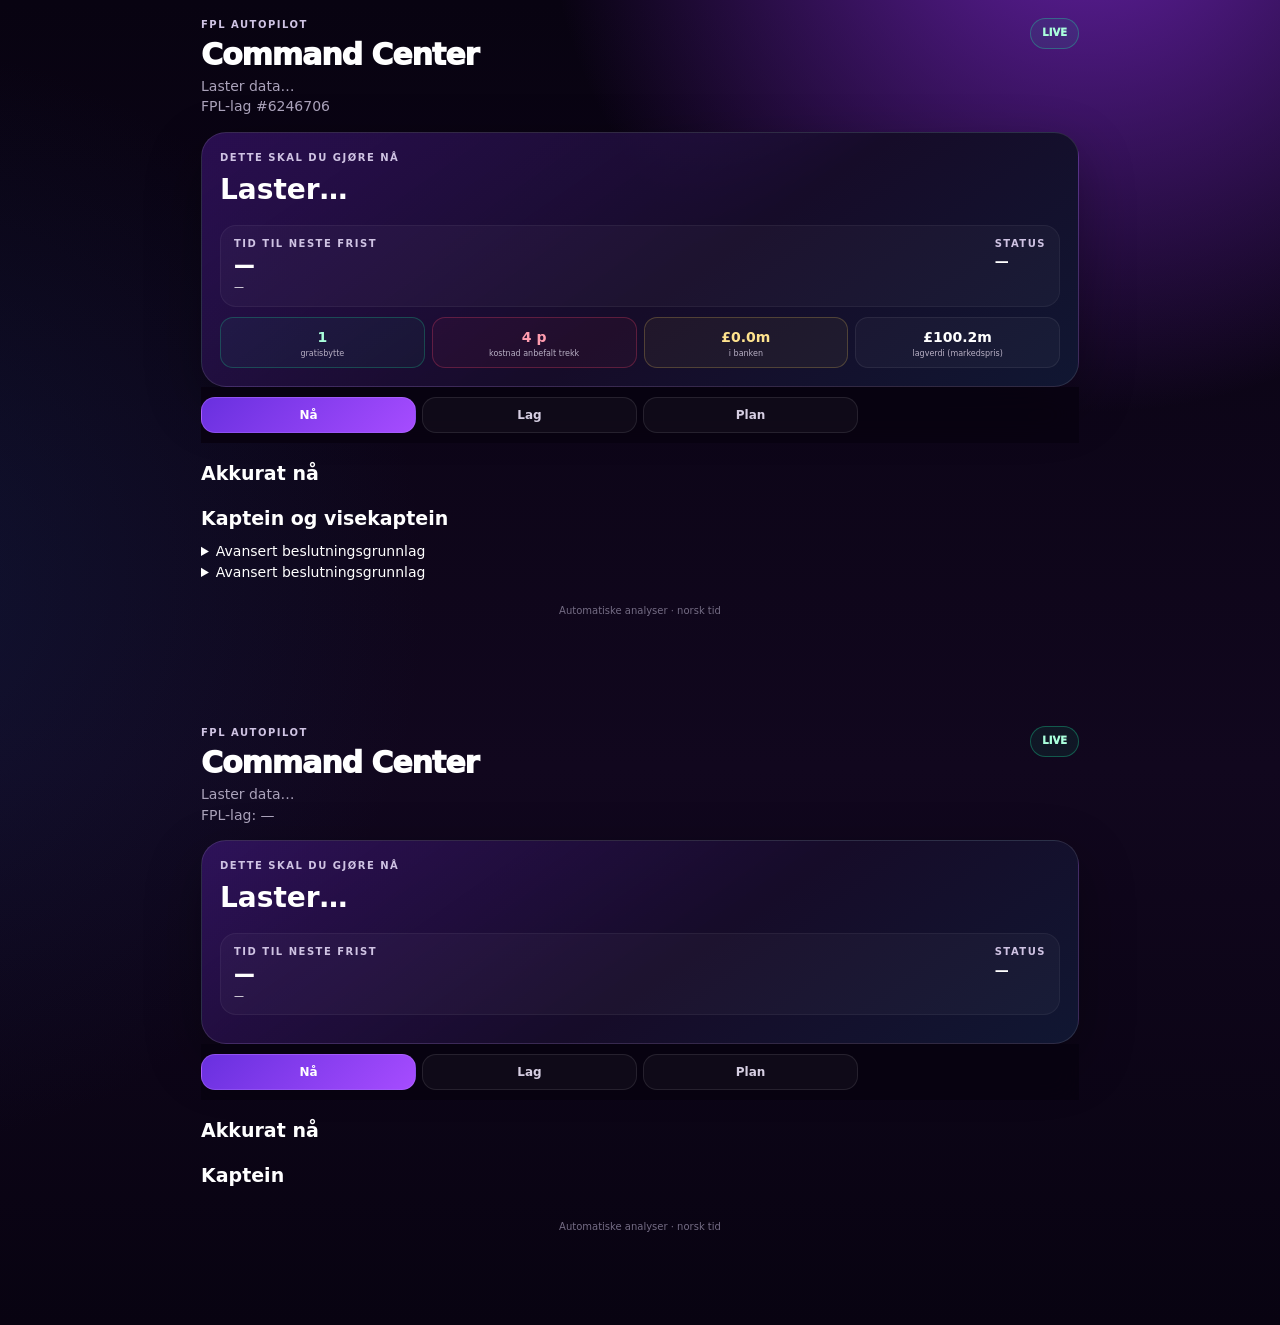
==== index.html @ 2080b4c3 "Load mobile lineup styles" ====
<!doctype html><html lang="no"><head><meta charset="utf-8"><meta name="viewport" content="width=device-width,initial-scale=1,viewport-fit=cover"><meta name="theme-color" content="#080311"><title>FPL Autopilot</title><link rel="stylesheet" href="ui.css?v=20260901-1600"><link rel="stylesheet" href="team_ui.css?v=20260901-1600"><link rel="stylesheet" href="budget.css?v=20260901-1600"><link rel="stylesheet" href="plan.css?v=20260901-1600"></head><body><main class="app"><header class="head"><div><div class="brand">FPL AUTOPILOT</div><div class="title">Command Center</div><div class="muted" id="meta">Laster data…</div><div class="muted" id="teamId">FPL-lag: —</div></div><div class="live">LIVE</div></header><div id="error" class="error"></div><section class="hero"><div class="eyebrow">Dette skal du gjøre nå</div><h1 id="headline">Laster…</h1><div class="muted" id="summary"></div><div class="heroInfo"><div><div class="eyebrow">Tid til neste frist</div><div class="count" id="countdown">—</div><div class="exact" id="deadlineExact">—</div></div><div><div class="eyebrow">Status</div><b id="snapshot">—</b></div></div><div id="heroBudget" class="budgetStrip"></div></section><nav class="tabs simpleTabs"><button class="tab active" data-tab="decision">Nå</button><button class="tab" data-tab="team">Lag</button><button class="tab" data-tab="plan">Plan</button></nav><section id="decision" class="panel active"><div class="section"><h2>Akkurat nå</h2><div id="decisionBox"></div></div><div class="section captainCompact"><h2>Kaptein</h2><div id="captains" class="captGrid"></div></div></section><section id="team" class="panel"><div id="squadBar" class="squadBar"></div><div id="sourceNote" class="sourceNote"></div><div class="section primaryTeamView"><h2>Anbefalt startellever</h2><div id="after" class="pitch"></div></div><div class="section"><h2>Anbefalt benk</h2><div id="bench" class="bench"></div></div><details class="historyDetails"><summary>Se forrige bekreftede FPL-lag</summary><div class="section"><h2>Forrige startellever</h2><div id="current" class="pitch"></div></div><div class="section"><h2>Forrige benk</h2><div id="currentBench" class="bench"></div></div></details></section><section id="plan" class="panel"><div class="section"><div class="tabExplain"><b>PLAN = neste beste trekk</b><span>Rullerende plan fra troppen du faktisk eier nå. Ikke gjør fremtidige bytter før den aktuelle runden nærmer seg.</span></div><div id="planBudgetSummary"></div></div><div class="section"><h2>Neste runder</h2><div id="future"></div></div></section><section id="moves" class="panel" hidden><div id="transferBudgetSummary"></div><div id="transfers"></div></section><div class="footer">Automatiske analyser · norsk tid</div></main><script src="app.js?v=20260901-1600"></script><script src="budget_ui.js?v=20260901-1600"></script><script src="dashboard_meta_ui.js?v=20260901-1600"></script><script src="timing_ui.js?v=20260901-1600"></script><script src="plan_ui.js?v=20260901-1600"></script><script src="clean_ui.js?v=20260901-1600"></script><script src="current_lineup_ui.js?v=20260901-1600"></script></body></html>
<!doctype html><html lang="no"><head><meta charset="utf-8"><meta name="viewport" content="width=device-width,initial-scale=1,viewport-fit=cover"><meta name="theme-color" content="#080311"><title>FPL Autopilot</title><link rel="stylesheet" href="ui.css?v=20260901-1451"><link rel="stylesheet" href="budget.css?v=20260901-1451"><link rel="stylesheet" href="plan.css?v=20260901-1451"></head><body><main class="app"><header class="head"><div><div class="brand">FPL AUTOPILOT</div><div class="title">Command Center</div><div class="muted" id="meta">Laster data…</div><div class="muted" id="teamId">FPL-lag: —</div></div><div class="live">LIVE</div></header><div id="error" class="error"></div><section class="hero"><div class="eyebrow">Dette skal du gjøre nå</div><h1 id="headline">Laster…</h1><div class="muted" id="summary"></div><div class="heroInfo"><div><div class="eyebrow">Tid til neste frist</div><div class="count" id="countdown">—</div><div class="exact" id="deadlineExact">—</div></div><div><div class="eyebrow">Status</div><b id="snapshot">—</b></div></div><div id="heroBudget" class="budgetStrip"></div></section><nav class="tabs simpleTabs"><button class="tab active" data-tab="decision">Nå</button><button class="tab" data-tab="team">Lag</button><button class="tab" data-tab="plan">Plan</button></nav><section id="decision" class="panel active"><div class="section"><h2>Akkurat nå</h2><div id="decisionBox"></div></div><div class="section captainCompact"><h2>Kaptein</h2><div id="captains" class="captGrid"></div></div></section><section id="team" class="panel"><div id="squadBar" class="squadBar"></div><div id="sourceNote" class="sourceNote"></div><div class="section primaryTeamView"><h2>Anbefalt startellever</h2><div id="after" class="pitch"></div></div><div class="section"><h2>Anbefalt benk</h2><div id="bench" class="bench"></div></div><details class="historyDetails"><summary>Se forrige bekreftede FPL-lag</summary><div class="section"><h2>Forrige startellever</h2><div id="current" class="pitch"></div></div><div class="section"><h2>Forrige benk</h2><div id="currentBench" class="bench"></div></div></details></section><section id="plan" class="panel"><div class="section"><div class="tabExplain"><b>PLAN = neste beste trekk</b><span>Rullerende plan fra troppen du faktisk eier nå. Ikke gjør fremtidige bytter før den aktuelle runden nærmer seg.</span></div><div id="planBudgetSummary"></div></div><div class="section"><h2>Neste runder</h2><div id="future"></div></div></section><section id="moves" class="panel" hidden><div id="transferBudgetSummary"></div><div id="transfers"></div></section><div class="footer">Automatiske analyser · norsk tid</div></main><script src="app.js?v=20260901-1451"></script><script src="budget_ui.js?v=20260901-1451"></script><script src="dashboard_meta_ui.js?v=20260901-1451"></script><script src="timing_ui.js?v=20260901-1451"></script><script src="plan_ui.js?v=20260901-1451"></script><script src="clean_ui.js?v=20260901-1451"></script><script src="current_lineup_ui.js?v=20260901-1451"></script></body></html>
---- ui.css ----
:root{--bg:#080311;--panel:#140b22;--line:#ffffff18;--txt:#fff;--muted:#aaa2ba;--green:#18eda0;--red:#ff496b;--yellow:#ffd45b;--purple:#8b4cff}*{box-sizing:border-box}body{margin:0;color:var(--txt);font:14px/1.45 system-ui,-apple-system,sans-serif;background:radial-gradient(circle at 85% -10%,#6621a8 0,transparent 30%),radial-gradient(circle at -10% 45%,#142c5c55,transparent 35%),linear-gradient(180deg,#080311,#11071e 58%,#080311);min-height:100vh}.app{max-width:900px;margin:auto;padding:18px 11px 90px}.head,.decisionTop,.planrow{display:flex;justify-content:space-between;gap:10px}.brand,.eyebrow{font-size:10px;letter-spacing:.15em;text-transform:uppercase;font-weight:900;color:#cfc3e3}.title{font-size:30px;font-weight:950;letter-spacing:-.035em}.muted{color:var(--muted)}.live{height:max-content;padding:7px 11px;border-radius:99px;background:#18eda012;border:1px solid #18eda04f;color:#aaffdc;font-size:10px;font-weight:950}.hero{margin-top:15px;padding:18px;border-radius:25px;border:1px solid #ffffff1d;background:linear-gradient(145deg,#7027d650,#160c29 56%,#0b203a 140%);box-shadow:0 20px 55px #0005}.hero h1{margin:5px 0;font-size:28px}.heroInfo{display:grid;grid-template-columns:1fr auto;gap:10px;margin-top:14px;padding:11px 13px;border-radius:16px;border:1px solid #ffffff0d;background:#ffffff08}.count{font-size:20px;font-weight:950}.exact,.modelpill{font-size:10px}.modelpill{color:#9af7d0}.tabs{position:sticky;top:0;z-index:30;display:grid;grid-template-columns:repeat(4,1fr);gap:6px;padding:10px 0;background:#080311e8;backdrop-filter:blur(16px)}.tab{border:1px solid var(--line);border-radius:14px;padding:10px 3px;background:#ffffff09;color:#d6cee2;font:850 12px system-ui}.tab.active{background:linear-gradient(135deg,#6930df,#a64cff);border-color:#b77cff66;color:#fff}.panel{display:none}.panel.active{display:block}.section{margin-top:17px}.section h2{font-size:19px;margin:0 0 9px}.card,.decision,.sourceNote,.squadBar,.helpBox{border:1px solid var(--line);border-radius:20px;padding:14px;margin-top:9px;background:linear-gradient(145deg,#ffffff0e,#ffffff06);box-shadow:0 12px 35px #0002}.sourceNote,.helpBox{font-size:11px;color:var(--muted)}.sourceNote{border-color:#18eda02e;background:#18eda008}.sourceNote b,.helpBox b{color:#b9ffe4}.helpBox summary{cursor:pointer;color:#fff;font-weight:900}.helpGrid{display:grid;gap:7px;margin-top:10px}.helpRow{padding:8px 9px;background:#ffffff07;border-radius:11px}.squadBar{display:grid;grid-template-columns:repeat(3,1fr);gap:6px;text-align:center;padding:10px}.squadBar b{display:block;font-size:15px}.squadBar span{font-size:8px;color:var(--muted)}.decisionWord{font-size:27px;font-weight:950}.badge,.status{font-size:10px;font-weight:950;padding:5px 9px;border-radius:99px}.go,.do{color:#bfffe3;background:#18eda019}.bank,.consider{color:#ffe39a;background:#ffd45b18}.weak{color:#ff9aaf;background:#ff668018}.meter{margin:16px 0 5px;position:relative;height:12px;border-radius:99px;background:linear-gradient(90deg,#ffd45b,#8a56ff 54%,#18eda0)}.needle{position:absolute;top:-5px;width:4px;height:22px;border-radius:3px;background:#fff}.meterLabels{display:flex;justify-content:space-between;font-size:10px;color:var(--muted)}.why{display:grid;gap:7px;margin-top:12px}.whyItem,.trigger{padding:10px 11px;border-radius:13px;border:1px solid #ffffff0b;background:#ffffff07;font-size:12px}.trigger{margin-top:10px}.miniStats,.stats{display:grid;grid-template-columns:repeat(3,1fr);gap:7px;margin-top:11px}.mini,.stat{text-align:center;padding:9px 3px;border-radius:12px;background:#ffffff08}.mini b,.stat b{display:block;font-size:15px}.mini span,.stat span{font-size:9px;color:var(--muted)}.captGrid{display:grid;grid-template-columns:repeat(2,1fr);gap:9px}.captCard{position:relative;padding:13px;border-radius:18px;border:1px solid var(--line);background:linear-gradient(145deg,#ffffff0c,#ffffff05)}.captCard.top{border-color:#18eda066;box-shadow:inset 0 0 0 1px #18eda018}.captRank{position:absolute;right:11px;font-size:18px;font-weight:950;color:#ffffff44}.captName{font-size:15px;font-weight:950}.captMeta,.planMeta{font-size:10px;color:var(--muted)}.captStats{display:grid;grid-template-columns:repeat(3,1fr);gap:5px;margin-top:8px}.captStats div{text-align:center;background:#0002;border-radius:9px;padding:6px}.captStats b{display:block}.captStats span{font-size:8px;color:var(--muted)}.pitch{position:relative;min-height:555px;border-radius:30px;overflow:hidden;padding:18px 2px 13px;border:1px solid #7dffc76b;background:repeating-linear-gradient(90deg,#087a49 0 12.5%,#087046 12.5% 25%);display:flex;flex-direction:column;justify-content:space-around;box-shadow:inset 0 0 60px #00281755,0 14px 35px #0003}.pitch:before{content:"";position:absolute;inset:6% 5%;border:1px solid #ffffff55}.pitch:after{content:"";position:absolute;left:5%;right:5%;top:50%;border-top:1px solid #ffffff55}.row{position:relative;z-index:2;display:flex;justify-content:space-evenly;width:100%}.player{position:relative;width:24%;max-width:114px;min-width:0;text-align:center;padding:5px 2px 4px;border:3px solid transparent;border-radius:19px;transition:border-color .15s,box-shadow .15s,background .15s}.player.out{border-color:#ff3159;background:#ff315922;box-shadow:0 0 0 3px #5b0618,0 0 28px #ff3159cc,inset 0 0 22px #ff31591f}.player.in{border-color:#0ff0a0;background:#18eda01c;box-shadow:0 0 0 3px #063d2a,0 0 24px #18eda099}.player.out:after,.player.in:after{position:absolute;right:-6px;top:-9px;padding:4px 7px;border-radius:99px;font-size:8px;font-weight:1000;color:#fff;z-index:5;box-shadow:0 3px 10px #0007}.player.out:after{content:'UT';background:#ff3159}.player.in:after{content:'INN';background:#00a96e}.kitWrap{height:66px;display:flex;justify-content:center}.kit{position:relative;width:60px;height:62px;filter:drop-shadow(0 8px 5px #001c)}.shirt{position:absolute;left:5px;top:4px;width:50px;height:54px;clip-path:polygon(18% 0,34% 6%,66% 6%,82% 0,100% 15%,88% 33%,82% 100%,18% 100%,12% 33%,0 15%);background:var(--kit);border-radius:5px;overflow:hidden}.shirt:before{content:"";position:absolute;left:18px;top:0;width:14px;height:7px;border-radius:0 0 9px 9px;background:var(--collar)}.crest{position:absolute;left:12px;top:15px;width:10px;height:10px;border-radius:50%;background:var(--crest);display:grid;place-items:center;color:#111;font-size:4px;font-weight:1000}.sponsor{position:absolute;left:10px;right:10px;top:31px;height:3px;border-radius:4px;background:var(--sponsor,#fff);opacity:.85}.clubMark{position:absolute;left:0;right:0;top:37px;text-align:center;font-size:5px;font-weight:1000;color:var(--mark,#fff);text-shadow:0 1px 1px #0008}.cap{position:absolute;right:-5px;top:-4px;width:22px;height:22px;border-radius:50%;display:grid;place-items:center;background:#170629;border:2px solid var(--green);font-size:9px;font-weight:950}.cap.v{border-color:#ddd2ef}.name{display:inline-flex;max-width:100%;padding:4px 6px;border-radius:9px;background:#f7f4fa;color:#160c22;font-size:9px;font-weight:950;line-height:1.05;justify-content:center;overflow-wrap:anywhere}.club{display:block;margin-top:3px;font-size:7px;font-weight:800;color:#fff}.fixture{display:block;font-size:7.6px;color:#e9fff4;white-space:nowrap;overflow:hidden;text-overflow:ellipsis}.points{display:block;font-size:9px;font-weight:950;margin-top:3px;text-shadow:0 1px 2px #000}.range{display:block;font-size:6.8px;color:#d2cadb}.row.n5{justify-content:space-between;gap:1px}.row.n5 .player{width:20%;max-width:none;padding:2px 0}.row.n5 .kit{transform:scale(.68);transform-origin:top center}.row.n5 .kitWrap{height:46px}.row.n5 .name{font-size:7.6px;min-height:22px;padding:3px 2px;line-height:1.08}.row.n5 .club{display:none}.row.n5 .fixture{font-size:6.4px}.row.n5 .points{font-size:7.5px}.row.n5 .range{display:none}.bench{display:grid;grid-template-columns:repeat(4,1fr);gap:8px}.benchCard{position:relative;text-align:center;padding:8px 3px;border:1px solid #ffffff0c;border-radius:18px;background:#ffffff08}.benchCard.out{border:3px solid #ff3159;background:#ff31591f;box-shadow:0 0 0 2px #5b0618,0 0 20px #ff315988}.benchCard.in{border:3px solid #18eda0;background:#18eda014;box-shadow:0 0 0 2px #063d2a,0 0 18px #18eda066}.benchCard.out:after,.benchCard.in:after{position:absolute;right:5px;top:5px;padding:4px 7px;border-radius:99px;font-size:8px;font-weight:1000;color:#fff;box-shadow:0 3px 10px #0007}.benchCard.out:after{content:'UT';background:#ff3159}.benchCard.in:after{content:'INN';background:#00a96e}.benchCard .kit{transform:scale(.82);transform-origin:top center}.move{display:grid;grid-template-columns:1fr 30px 1fr;gap:8px;align-items:center;margin-top:9px}.swap{padding:11px;border-radius:14px;background:#ffffff08;min-width:0}.swap.outSwap{border:1px solid #ff496b55;background:#ff496b0c}.swap.inSwap{border:1px solid #18eda044;background:#18eda00b}.arrow{text-align:center;font-size:20px;color:#c7b7df}.footer{text-align:center;color:#746c84;font-size:10px;margin-top:22px}.error{display:none}.error.show{display:block}@media(max-width:430px){.app{padding-left:7px;padding-right:7px}.pitch{min-height:525px;padding-left:0;padding-right:0}.row.n5 .kit{transform:scale(.58)}.row.n5 .kitWrap{height:40px}.row.n5 .name{font-size:7.3px;min-height:22px;max-height:26px}.row.n5 .fixture{font-size:6px}.row.n5 .points{font-size:7.1px}.row.n5 .player.out,.row.n5 .player.in{border-width:2px}.bench{grid-template-columns:repeat(2,1fr)}.captGrid{grid-template-columns:1fr}.squadBar{gap:4px}.squadBar span{font-size:7.5px}.mini span,.stat span{font-size:8px}}
---- team_ui.css ----
.simpleTabs{grid-template-columns:repeat(3,1fr)}
#team .sourceNote{margin-top:8px}
#team .optimalSummary{margin-top:10px}
#team .optimalScore{text-align:right;display:flex;flex-direction:column;align-items:flex-end}
#team .optimalScore b{font-size:21px}
#team .optimalScore span{font-size:9px;color:var(--muted)}
#team .primaryTeamView{margin-top:12px}
#team .primaryTeamView h2,#team .section>h2{letter-spacing:-.02em}
#team .pitch{min-height:610px;border-radius:26px;padding:14px 2px 12px}
#team .pitch .kitWrap{height:72px}
#team .pitch .kit{transform:scale(1.08);transform-origin:top center}
#team .pitch .name{font-size:10px;padding:5px 7px}
#team .pitch .club{font-size:7.5px}
#team .pitch .fixture{font-size:8px}
#team .pitch .points{font-size:9.5px}
#team .pitch .range{display:none}
#team .bench{grid-template-columns:repeat(4,minmax(0,1fr));gap:6px}
#team .benchCard{padding:7px 2px 9px}
#team .benchCard .kitWrap{height:58px}
#team .benchCard .kit{transform:scale(.76);transform-origin:top center}
#team .benchCard .name{font-size:8px;padding:4px 3px}
#team .benchCard .club{display:none}
#team .benchCard .points{font-size:8px}
#team .benchCard .fixture{font-size:6.8px}
#team .historyDetails{margin-top:20px;border:1px solid var(--line);border-radius:16px;padding:10px 12px;background:#ffffff05;color:var(--muted)}
#team .historyDetails summary{font-weight:850;color:#cfc3e3;cursor:pointer}
.compactStatus{display:flex;justify-content:space-between;gap:12px;align-items:center}
.compactStatus>div:last-child{text-align:right;display:flex;flex-direction:column}
.compactStatus>div:last-child span{font-size:9px;color:var(--muted)}
@media(max-width:430px){
  #team .pitch{min-height:580px;margin-left:-2px;margin-right:-2px}
  #team .pitch .kitWrap{height:66px}
  #team .pitch .kit{transform:scale(.98)}
  #team .pitch .name{font-size:9px;padding:4px 5px}
  #team .pitch .club{display:none}
  #team .pitch .fixture{font-size:7px}
  #team .pitch .points{font-size:8.5px}
  #team .pitch .row.n4 .player{width:24.5%}
  #team .bench{grid-template-columns:repeat(4,minmax(0,1fr))}
  #team .benchCard .kit{transform:scale(.66)}
  #team .benchCard .kitWrap{height:50px}
  #team .benchCard .fixture{white-space:nowrap;overflow:hidden;text-overflow:ellipsis}
}
---- budget.css ----
.squadBar{grid-template-columns:repeat(4,1fr)}.budgetLine,.exactBudgetLine{display:flex;justify-content:space-between;gap:10px;margin-top:10px;padding:9px 11px;border-radius:12px;border:1px solid #ffd45b33;background:#ffd45b0d;color:#ffe7a8;font-size:11px}.exactBudgetLine{border-color:#18eda033;background:#18eda00b;color:#bfffe3}.budgetNote{display:inline-block;margin-top:5px;color:#bdb4ca}.swap .muted{line-height:1.35}.budgetStrip{display:grid;grid-template-columns:repeat(4,1fr);gap:7px;margin-top:10px}.budgetTile{min-width:0;padding:9px 6px;border-radius:13px;border:1px solid #ffffff12;background:#ffffff08;text-align:center}.budgetTile b{display:block;font-size:14px;white-space:nowrap}.budgetTile span{display:block;margin-top:2px;color:#b7afc4;font-size:8px;line-height:1.15}.budgetTile.money{border-color:#ffd45b38;background:#ffd45b0d}.budgetTile.money b{color:#ffe38e}.budgetTile.good{border-color:#18eda03d;background:#18eda00b}.budgetTile.good b{color:#aaffdc}.budgetTile.warn{border-color:#ff496b44;background:#ff496b0d}.budgetTile.warn b{color:#ff9caf}.budgetCard{display:grid;grid-template-columns:repeat(3,1fr);gap:8px;padding:12px;border:1px solid #ffffff18;border-radius:18px;background:linear-gradient(145deg,#ffffff0d,#ffffff05)}.budgetCard>div{min-width:0;padding:8px 9px;border-radius:12px;background:#0002}.budgetCard strong{display:block;font-size:18px;color:#fff}.budgetCard span{display:block;margin-top:2px;color:#aaa2ba;font-size:9px;line-height:1.25}.budgetCard.compact strong{font-size:16px}.budgetIntel{grid-column:1/-1!important;border:1px solid #9c6cff30!important;background:linear-gradient(145deg,#8c5cff12,#18eda008)!important;padding:11px!important}.budgetIntel>div:first-child{display:flex;align-items:center;justify-content:space-between;gap:8px}.budgetIntel b{font-size:12px}.budgetIntel p{margin:5px 0 0;color:#d7d0e0;font-size:10px;line-height:1.35}.budgetIntel p strong{display:inline;font-size:10px;color:#fff}.budgetIntel small{display:block;margin-top:7px;color:#91899f;font-size:8px;line-height:1.3}.shadowTag{padding:3px 6px!important;border-radius:999px;background:#9c6cff20;color:#cab6ff!important;font-size:7px!important;font-weight:800;letter-spacing:.08em}.timingLine,.optionLine{margin-top:8px;padding:8px 9px;border:1px solid #ffffff12;border-radius:11px;background:#ffffff05}.timingLine>div,.optionLine>div{display:flex;flex-wrap:wrap;align-items:center;justify-content:space-between;gap:5px}.timingLine small,.optionLine small{display:block;margin-top:5px;color:#b8b0c3;font-size:8px;line-height:1.3}.optionLine{border-color:#9c6cff30;background:linear-gradient(145deg,#9c6cff0d,#18eda006)}.optionLine b{font-size:9px;color:#e9e2f2}.signal{display:inline-flex;padding:3px 6px;border-radius:999px;font-size:8px;font-weight:700;border:1px solid #ffffff18;background:#ffffff08;color:#c9c1d2}.signal.up{border-color:#18eda03d;background:#18eda010;color:#9fffd5}.signal.down{border-color:#ff496b45;background:#ff496b10;color:#ff9caf}.signal.neutral{color:#c9c1d2}.tabExplain{margin-bottom:12px;padding:11px 12px;border:1px solid #7a5cff33;border-radius:14px;background:linear-gradient(145deg,#7a5cff10,#18eda006)}.tabExplain b{display:block;font-size:11px;color:#fff}.tabExplain span{display:block;margin-top:4px;color:#bfb7ca;font-size:9px;line-height:1.4}.timingSummary{margin-top:10px;padding:11px 12px;border:1px solid #ffd45b30;border-radius:14px;background:linear-gradient(145deg,#ffd45b0b,#ff496b06)}.timingSummary>div{display:flex;align-items:center;justify-content:space-between;gap:8px}.timingSummary strong{display:block;margin-top:7px;font-size:12px}.timingSummary p{margin:4px 0 0;color:#d8d0df;font-size:9px;line-height:1.4}.timingSummary small{display:block;margin-top:6px;color:#968da1;font-size:8px}.timingValueLine{margin-top:8px;padding:8px 9px;border:1px solid #ffd45b22;border-radius:11px;background:#ffd45b07}.timingValueLine>div{display:flex;flex-wrap:wrap;gap:5px}.timingValueLine small{display:block;margin-top:5px;color:#b8b0c3;font-size:8px;line-height:1.35}.timingValueLine .signal.warn{border-color:#ffb84d44;background:#ffb84d10;color:#ffdba2}.timingValueLine .signal.good{border-color:#18eda03d;background:#18eda010;color:#9fffd5}@media(max-width:430px){.squadBar{grid-template-columns:repeat(2,1fr)}.squadBar>div{padding:5px 2px;border-radius:10px;background:#ffffff05}.budgetLine,.exactBudgetLine{display:block}.budgetLine span,.exactBudgetLine span{display:block;margin-top:2px}.budgetStrip{grid-template-columns:repeat(2,1fr)}.budgetCard{grid-template-columns:1fr}.budgetCard.compact{grid-template-columns:repeat(3,1fr)}.budgetCard.compact>div{padding:7px 4px;text-align:center}.budgetCard.compact .eyebrow{font-size:7px}.budgetCard.compact strong{font-size:13px}.budgetIntel{grid-column:auto!important}.budgetIntel p{text-align:left}.budgetIntel small{text-align:left}.optionLine>div{justify-content:flex-start}.optionLine .signal{margin-left:auto}}
---- plan.css ----
.planDetailed{padding:15px}.planRoundHead{display:flex;justify-content:space-between;gap:10px;align-items:flex-start}.planRoundTitle{font-size:18px;font-weight:950;margin-top:2px}.planConfidence{font-size:9px;font-weight:900;padding:5px 8px;border-radius:99px;background:#ffffff0d;color:#d8ccec;border:1px solid #ffffff18}.planAction{margin-top:11px;padding:10px 11px;border-radius:13px;display:grid;gap:5px}.planAction b{font-size:11px}.planAction span{font-size:10px;color:#cfc6dd}.bankAction{background:#ffd45b0d;border:1px solid #ffd45b26}.transferAction{background:#18eda00a;border:1px solid #18eda02c}.planTransfer{display:grid;grid-template-columns:1fr auto 1fr;gap:7px;align-items:center;font-size:10px}.planOut{color:#ff8da4}.planIn{color:#9fffd8}.planMetricGrid{display:grid;grid-template-columns:repeat(2,1fr);gap:7px;margin-top:11px}.planMetricGrid>div{padding:9px;border-radius:11px;background:#ffffff07;text-align:center}.planMetricGrid b{display:block;font-size:14px}.planMetricGrid span{font-size:8px;color:var(--muted)}.planExplain{margin-top:11px;padding:10px;border-radius:12px;background:#ffffff06;border:1px solid #ffffff0b}.planExplain>b{font-size:11px}.planReason,.planTrigger{font-size:10px;color:#cfc6dd;margin-top:5px}.triggerBox{border-color:#8b4cff33;background:#8b4cff0b}.planRolling{margin-top:9px;font-size:9px;color:var(--muted);font-style:italic}@media(min-width:620px){.planMetricGrid{grid-template-columns:repeat(4,1fr)}}
---- ui.css ----
:root{--bg:#080311;--panel:#140b22;--line:#ffffff18;--txt:#fff;--muted:#aaa2ba;--green:#18eda0;--red:#ff496b;--yellow:#ffd45b;--purple:#8b4cff}*{box-sizing:border-box}body{margin:0;color:var(--txt);font:14px/1.45 system-ui,-apple-system,sans-serif;background:radial-gradient(circle at 85% -10%,#6621a8 0,transparent 30%),radial-gradient(circle at -10% 45%,#142c5c55,transparent 35%),linear-gradient(180deg,#080311,#11071e 58%,#080311);min-height:100vh}.app{max-width:900px;margin:auto;padding:18px 11px 90px}.head,.decisionTop,.planrow{display:flex;justify-content:space-between;gap:10px}.brand,.eyebrow{font-size:10px;letter-spacing:.15em;text-transform:uppercase;font-weight:900;color:#cfc3e3}.title{font-size:30px;font-weight:950;letter-spacing:-.035em}.muted{color:var(--muted)}.live{height:max-content;padding:7px 11px;border-radius:99px;background:#18eda012;border:1px solid #18eda04f;color:#aaffdc;font-size:10px;font-weight:950}.hero{margin-top:15px;padding:18px;border-radius:25px;border:1px solid #ffffff1d;background:linear-gradient(145deg,#7027d650,#160c29 56%,#0b203a 140%);box-shadow:0 20px 55px #0005}.hero h1{margin:5px 0;font-size:28px}.heroInfo{display:grid;grid-template-columns:1fr auto;gap:10px;margin-top:14px;padding:11px 13px;border-radius:16px;border:1px solid #ffffff0d;background:#ffffff08}.count{font-size:20px;font-weight:950}.exact,.modelpill{font-size:10px}.modelpill{color:#9af7d0}.tabs{position:sticky;top:0;z-index:30;display:grid;grid-template-columns:repeat(4,1fr);gap:6px;padding:10px 0;background:#080311e8;backdrop-filter:blur(16px)}.tab{border:1px solid var(--line);border-radius:14px;padding:10px 3px;background:#ffffff09;color:#d6cee2;font:850 12px system-ui}.tab.active{background:linear-gradient(135deg,#6930df,#a64cff);border-color:#b77cff66;color:#fff}.panel{display:none}.panel.active{display:block}.section{margin-top:17px}.section h2{font-size:19px;margin:0 0 9px}.card,.decision,.sourceNote,.squadBar,.helpBox{border:1px solid var(--line);border-radius:20px;padding:14px;margin-top:9px;background:linear-gradient(145deg,#ffffff0e,#ffffff06);box-shadow:0 12px 35px #0002}.sourceNote,.helpBox{font-size:11px;color:var(--muted)}.sourceNote{border-color:#18eda02e;background:#18eda008}.sourceNote b,.helpBox b{color:#b9ffe4}.helpBox summary{cursor:pointer;color:#fff;font-weight:900}.helpGrid{display:grid;gap:7px;margin-top:10px}.helpRow{padding:8px 9px;background:#ffffff07;border-radius:11px}.squadBar{display:grid;grid-template-columns:repeat(3,1fr);gap:6px;text-align:center;padding:10px}.squadBar b{display:block;font-size:15px}.squadBar span{font-size:8px;color:var(--muted)}.decisionWord{font-size:27px;font-weight:950}.badge,.status{font-size:10px;font-weight:950;padding:5px 9px;border-radius:99px}.go,.do{color:#bfffe3;background:#18eda019}.bank,.consider{color:#ffe39a;background:#ffd45b18}.weak{color:#ff9aaf;background:#ff668018}.meter{margin:16px 0 5px;position:relative;height:12px;border-radius:99px;background:linear-gradient(90deg,#ffd45b,#8a56ff 54%,#18eda0)}.needle{position:absolute;top:-5px;width:4px;height:22px;border-radius:3px;background:#fff}.meterLabels{display:flex;justify-content:space-between;font-size:10px;color:var(--muted)}.why{display:grid;gap:7px;margin-top:12px}.whyItem,.trigger{padding:10px 11px;border-radius:13px;border:1px solid #ffffff0b;background:#ffffff07;font-size:12px}.trigger{margin-top:10px}.miniStats,.stats{display:grid;grid-template-columns:repeat(3,1fr);gap:7px;margin-top:11px}.mini,.stat{text-align:center;padding:9px 3px;border-radius:12px;background:#ffffff08}.mini b,.stat b{display:block;font-size:15px}.mini span,.stat span{font-size:9px;color:var(--muted)}.captGrid{display:grid;grid-template-columns:repeat(2,1fr);gap:9px}.captCard{position:relative;padding:13px;border-radius:18px;border:1px solid var(--line);background:linear-gradient(145deg,#ffffff0c,#ffffff05)}.captCard.top{border-color:#18eda066;box-shadow:inset 0 0 0 1px #18eda018}.captRank{position:absolute;right:11px;font-size:18px;font-weight:950;color:#ffffff44}.captName{font-size:15px;font-weight:950}.captMeta,.planMeta{font-size:10px;color:var(--muted)}.captStats{display:grid;grid-template-columns:repeat(3,1fr);gap:5px;margin-top:8px}.captStats div{text-align:center;background:#0002;border-radius:9px;padding:6px}.captStats b{display:block}.captStats span{font-size:8px;color:var(--muted)}.pitch{position:relative;min-height:555px;border-radius:30px;overflow:hidden;padding:18px 2px 13px;border:1px solid #7dffc76b;background:repeating-linear-gradient(90deg,#087a49 0 12.5%,#087046 12.5% 25%);display:flex;flex-direction:column;justify-content:space-around;box-shadow:inset 0 0 60px #00281755,0 14px 35px #0003}.pitch:before{content:"";position:absolute;inset:6% 5%;border:1px solid #ffffff55}.pitch:after{content:"";position:absolute;left:5%;right:5%;top:50%;border-top:1px solid #ffffff55}.row{position:relative;z-index:2;display:flex;justify-content:space-evenly;width:100%}.player{position:relative;width:24%;max-width:114px;min-width:0;text-align:center;padding:5px 2px 4px;border:3px solid transparent;border-radius:19px;transition:border-color .15s,box-shadow .15s,background .15s}.player.out{border-color:#ff3159;background:#ff315922;box-shadow:0 0 0 3px #5b0618,0 0 28px #ff3159cc,inset 0 0 22px #ff31591f}.player.in{border-color:#0ff0a0;background:#18eda01c;box-shadow:0 0 0 3px #063d2a,0 0 24px #18eda099}.player.out:after,.player.in:after{position:absolute;right:-6px;top:-9px;padding:4px 7px;border-radius:99px;font-size:8px;font-weight:1000;color:#fff;z-index:5;box-shadow:0 3px 10px #0007}.player.out:after{content:'UT';background:#ff3159}.player.in:after{content:'INN';background:#00a96e}.kitWrap{height:66px;display:flex;justify-content:center}.kit{position:relative;width:60px;height:62px;filter:drop-shadow(0 8px 5px #001c)}.shirt{position:absolute;left:5px;top:4px;width:50px;height:54px;clip-path:polygon(18% 0,34% 6%,66% 6%,82% 0,100% 15%,88% 33%,82% 100%,18% 100%,12% 33%,0 15%);background:var(--kit);border-radius:5px;overflow:hidden}.shirt:before{content:"";position:absolute;left:18px;top:0;width:14px;height:7px;border-radius:0 0 9px 9px;background:var(--collar)}.crest{position:absolute;left:12px;top:15px;width:10px;height:10px;border-radius:50%;background:var(--crest);display:grid;place-items:center;color:#111;font-size:4px;font-weight:1000}.sponsor{position:absolute;left:10px;right:10px;top:31px;height:3px;border-radius:4px;background:var(--sponsor,#fff);opacity:.85}.clubMark{position:absolute;left:0;right:0;top:37px;text-align:center;font-size:5px;font-weight:1000;color:var(--mark,#fff);text-shadow:0 1px 1px #0008}.cap{position:absolute;right:-5px;top:-4px;width:22px;height:22px;border-radius:50%;display:grid;place-items:center;background:#170629;border:2px solid var(--green);font-size:9px;font-weight:950}.cap.v{border-color:#ddd2ef}.name{display:inline-flex;max-width:100%;padding:4px 6px;border-radius:9px;background:#f7f4fa;color:#160c22;font-size:9px;font-weight:950;line-height:1.05;justify-content:center;overflow-wrap:anywhere}.club{display:block;margin-top:3px;font-size:7px;font-weight:800;color:#fff}.fixture{display:block;font-size:7.6px;color:#e9fff4;white-space:nowrap;overflow:hidden;text-overflow:ellipsis}.points{display:block;font-size:9px;font-weight:950;margin-top:3px;text-shadow:0 1px 2px #000}.range{display:block;font-size:6.8px;color:#d2cadb}.row.n5{justify-content:space-between;gap:1px}.row.n5 .player{width:20%;max-width:none;padding:2px 0}.row.n5 .kit{transform:scale(.68);transform-origin:top center}.row.n5 .kitWrap{height:46px}.row.n5 .name{font-size:7.6px;min-height:22px;padding:3px 2px;line-height:1.08}.row.n5 .club{display:none}.row.n5 .fixture{font-size:6.4px}.row.n5 .points{font-size:7.5px}.row.n5 .range{display:none}.bench{display:grid;grid-template-columns:repeat(4,1fr);gap:8px}.benchCard{position:relative;text-align:center;padding:8px 3px;border:1px solid #ffffff0c;border-radius:18px;background:#ffffff08}.benchCard.out{border:3px solid #ff3159;background:#ff31591f;box-shadow:0 0 0 2px #5b0618,0 0 20px #ff315988}.benchCard.in{border:3px solid #18eda0;background:#18eda014;box-shadow:0 0 0 2px #063d2a,0 0 18px #18eda066}.benchCard.out:after,.benchCard.in:after{position:absolute;right:5px;top:5px;padding:4px 7px;border-radius:99px;font-size:8px;font-weight:1000;color:#fff;box-shadow:0 3px 10px #0007}.benchCard.out:after{content:'UT';background:#ff3159}.benchCard.in:after{content:'INN';background:#00a96e}.benchCard .kit{transform:scale(.82);transform-origin:top center}.move{display:grid;grid-template-columns:1fr 30px 1fr;gap:8px;align-items:center;margin-top:9px}.swap{padding:11px;border-radius:14px;background:#ffffff08;min-width:0}.swap.outSwap{border:1px solid #ff496b55;background:#ff496b0c}.swap.inSwap{border:1px solid #18eda044;background:#18eda00b}.arrow{text-align:center;font-size:20px;color:#c7b7df}.footer{text-align:center;color:#746c84;font-size:10px;margin-top:22px}.error{display:none}.error.show{display:block}@media(max-width:430px){.app{padding-left:7px;padding-right:7px}.pitch{min-height:525px;padding-left:0;padding-right:0}.row.n5 .kit{transform:scale(.58)}.row.n5 .kitWrap{height:40px}.row.n5 .name{font-size:7.3px;min-height:22px;max-height:26px}.row.n5 .fixture{font-size:6px}.row.n5 .points{font-size:7.1px}.row.n5 .player.out,.row.n5 .player.in{border-width:2px}.bench{grid-template-columns:repeat(2,1fr)}.captGrid{grid-template-columns:1fr}.squadBar{gap:4px}.squadBar span{font-size:7.5px}.mini span,.stat span{font-size:8px}}
---- budget.css ----
.squadBar{grid-template-columns:repeat(4,1fr)}.budgetLine,.exactBudgetLine{display:flex;justify-content:space-between;gap:10px;margin-top:10px;padding:9px 11px;border-radius:12px;border:1px solid #ffd45b33;background:#ffd45b0d;color:#ffe7a8;font-size:11px}.exactBudgetLine{border-color:#18eda033;background:#18eda00b;color:#bfffe3}.budgetNote{display:inline-block;margin-top:5px;color:#bdb4ca}.swap .muted{line-height:1.35}.budgetStrip{display:grid;grid-template-columns:repeat(4,1fr);gap:7px;margin-top:10px}.budgetTile{min-width:0;padding:9px 6px;border-radius:13px;border:1px solid #ffffff12;background:#ffffff08;text-align:center}.budgetTile b{display:block;font-size:14px;white-space:nowrap}.budgetTile span{display:block;margin-top:2px;color:#b7afc4;font-size:8px;line-height:1.15}.budgetTile.money{border-color:#ffd45b38;background:#ffd45b0d}.budgetTile.money b{color:#ffe38e}.budgetTile.good{border-color:#18eda03d;background:#18eda00b}.budgetTile.good b{color:#aaffdc}.budgetTile.warn{border-color:#ff496b44;background:#ff496b0d}.budgetTile.warn b{color:#ff9caf}.budgetCard{display:grid;grid-template-columns:repeat(3,1fr);gap:8px;padding:12px;border:1px solid #ffffff18;border-radius:18px;background:linear-gradient(145deg,#ffffff0d,#ffffff05)}.budgetCard>div{min-width:0;padding:8px 9px;border-radius:12px;background:#0002}.budgetCard strong{display:block;font-size:18px;color:#fff}.budgetCard span{display:block;margin-top:2px;color:#aaa2ba;font-size:9px;line-height:1.25}.budgetCard.compact strong{font-size:16px}.budgetIntel{grid-column:1/-1!important;border:1px solid #9c6cff30!important;background:linear-gradient(145deg,#8c5cff12,#18eda008)!important;padding:11px!important}.budgetIntel>div:first-child{display:flex;align-items:center;justify-content:space-between;gap:8px}.budgetIntel b{font-size:12px}.budgetIntel p{margin:5px 0 0;color:#d7d0e0;font-size:10px;line-height:1.35}.budgetIntel p strong{display:inline;font-size:10px;color:#fff}.budgetIntel small{display:block;margin-top:7px;color:#91899f;font-size:8px;line-height:1.3}.shadowTag{padding:3px 6px!important;border-radius:999px;background:#9c6cff20;color:#cab6ff!important;font-size:7px!important;font-weight:800;letter-spacing:.08em}.timingLine,.optionLine{margin-top:8px;padding:8px 9px;border:1px solid #ffffff12;border-radius:11px;background:#ffffff05}.timingLine>div,.optionLine>div{display:flex;flex-wrap:wrap;align-items:center;justify-content:space-between;gap:5px}.timingLine small,.optionLine small{display:block;margin-top:5px;color:#b8b0c3;font-size:8px;line-height:1.3}.optionLine{border-color:#9c6cff30;background:linear-gradient(145deg,#9c6cff0d,#18eda006)}.optionLine b{font-size:9px;color:#e9e2f2}.signal{display:inline-flex;padding:3px 6px;border-radius:999px;font-size:8px;font-weight:700;border:1px solid #ffffff18;background:#ffffff08;color:#c9c1d2}.signal.up{border-color:#18eda03d;background:#18eda010;color:#9fffd5}.signal.down{border-color:#ff496b45;background:#ff496b10;color:#ff9caf}.signal.neutral{color:#c9c1d2}.tabExplain{margin-bottom:12px;padding:11px 12px;border:1px solid #7a5cff33;border-radius:14px;background:linear-gradient(145deg,#7a5cff10,#18eda006)}.tabExplain b{display:block;font-size:11px;color:#fff}.tabExplain span{display:block;margin-top:4px;color:#bfb7ca;font-size:9px;line-height:1.4}.timingSummary{margin-top:10px;padding:11px 12px;border:1px solid #ffd45b30;border-radius:14px;background:linear-gradient(145deg,#ffd45b0b,#ff496b06)}.timingSummary>div{display:flex;align-items:center;justify-content:space-between;gap:8px}.timingSummary strong{display:block;margin-top:7px;font-size:12px}.timingSummary p{margin:4px 0 0;color:#d8d0df;font-size:9px;line-height:1.4}.timingSummary small{display:block;margin-top:6px;color:#968da1;font-size:8px}.timingValueLine{margin-top:8px;padding:8px 9px;border:1px solid #ffd45b22;border-radius:11px;background:#ffd45b07}.timingValueLine>div{display:flex;flex-wrap:wrap;gap:5px}.timingValueLine small{display:block;margin-top:5px;color:#b8b0c3;font-size:8px;line-height:1.35}.timingValueLine .signal.warn{border-color:#ffb84d44;background:#ffb84d10;color:#ffdba2}.timingValueLine .signal.good{border-color:#18eda03d;background:#18eda010;color:#9fffd5}@media(max-width:430px){.squadBar{grid-template-columns:repeat(2,1fr)}.squadBar>div{padding:5px 2px;border-radius:10px;background:#ffffff05}.budgetLine,.exactBudgetLine{display:block}.budgetLine span,.exactBudgetLine span{display:block;margin-top:2px}.budgetStrip{grid-template-columns:repeat(2,1fr)}.budgetCard{grid-template-columns:1fr}.budgetCard.compact{grid-template-columns:repeat(3,1fr)}.budgetCard.compact>div{padding:7px 4px;text-align:center}.budgetCard.compact .eyebrow{font-size:7px}.budgetCard.compact strong{font-size:13px}.budgetIntel{grid-column:auto!important}.budgetIntel p{text-align:left}.budgetIntel small{text-align:left}.optionLine>div{justify-content:flex-start}.optionLine .signal{margin-left:auto}}
---- plan.css ----
.planDetailed{padding:15px}.planRoundHead{display:flex;justify-content:space-between;gap:10px;align-items:flex-start}.planRoundTitle{font-size:18px;font-weight:950;margin-top:2px}.planConfidence{font-size:9px;font-weight:900;padding:5px 8px;border-radius:99px;background:#ffffff0d;color:#d8ccec;border:1px solid #ffffff18}.planAction{margin-top:11px;padding:10px 11px;border-radius:13px;display:grid;gap:5px}.planAction b{font-size:11px}.planAction span{font-size:10px;color:#cfc6dd}.bankAction{background:#ffd45b0d;border:1px solid #ffd45b26}.transferAction{background:#18eda00a;border:1px solid #18eda02c}.planTransfer{display:grid;grid-template-columns:1fr auto 1fr;gap:7px;align-items:center;font-size:10px}.planOut{color:#ff8da4}.planIn{color:#9fffd8}.planMetricGrid{display:grid;grid-template-columns:repeat(2,1fr);gap:7px;margin-top:11px}.planMetricGrid>div{padding:9px;border-radius:11px;background:#ffffff07;text-align:center}.planMetricGrid b{display:block;font-size:14px}.planMetricGrid span{font-size:8px;color:var(--muted)}.planExplain{margin-top:11px;padding:10px;border-radius:12px;background:#ffffff06;border:1px solid #ffffff0b}.planExplain>b{font-size:11px}.planReason,.planTrigger{font-size:10px;color:#cfc6dd;margin-top:5px}.triggerBox{border-color:#8b4cff33;background:#8b4cff0b}.planRolling{margin-top:9px;font-size:9px;color:var(--muted);font-style:italic}@media(min-width:620px){.planMetricGrid{grid-template-columns:repeat(4,1fr)}}
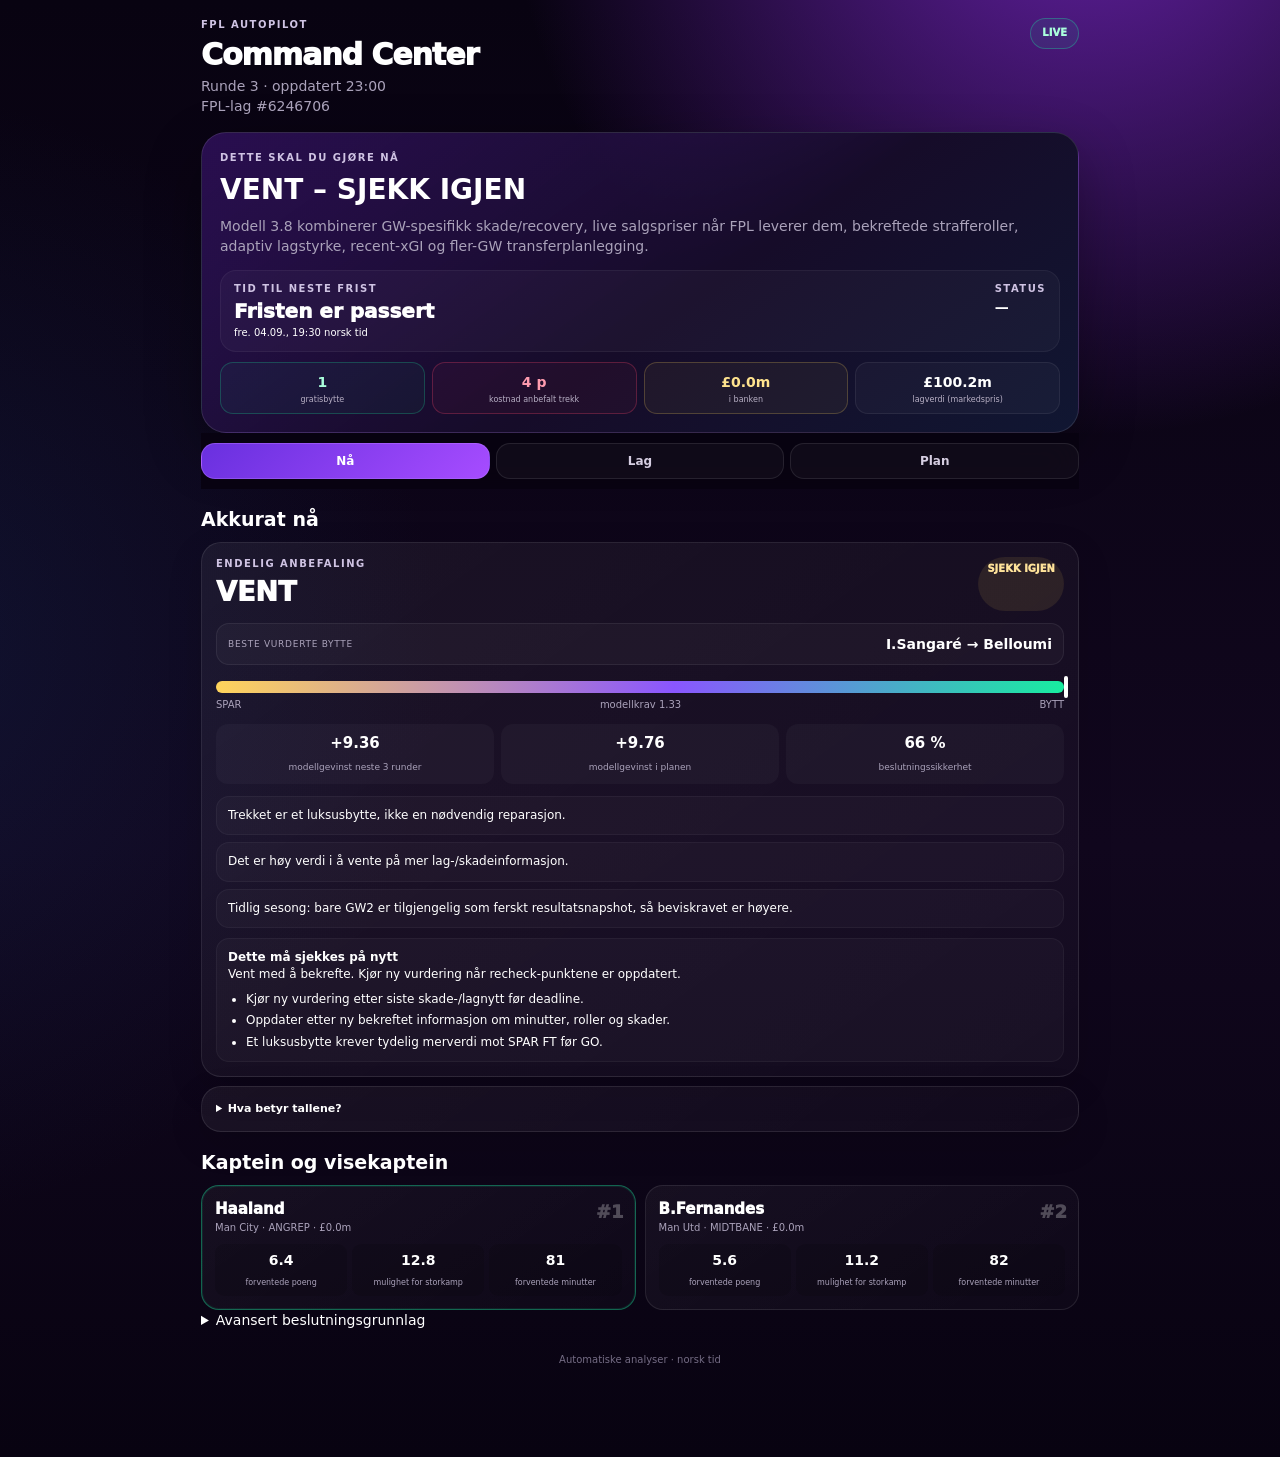
==== commit 1b54b4de: "Correct dashboard entry file" ====
--- a/index.html
+++ b/index.html
@@ -1,2 +1 @@
 <!doctype html><html lang="no"><head><meta charset="utf-8"><meta name="viewport" content="width=device-width,initial-scale=1,viewport-fit=cover"><meta name="theme-color" content="#080311"><title>FPL Autopilot</title><link rel="stylesheet" href="ui.css?v=20260901-1600"><link rel="stylesheet" href="team_ui.css?v=20260901-1600"><link rel="stylesheet" href="budget.css?v=20260901-1600"><link rel="stylesheet" href="plan.css?v=20260901-1600"></head><body><main class="app"><header class="head"><div><div class="brand">FPL AUTOPILOT</div><div class="title">Command Center</div><div class="muted" id="meta">Laster data…</div><div class="muted" id="teamId">FPL-lag: —</div></div><div class="live">LIVE</div></header><div id="error" class="error"></div><section class="hero"><div class="eyebrow">Dette skal du gjøre nå</div><h1 id="headline">Laster…</h1><div class="muted" id="summary"></div><div class="heroInfo"><div><div class="eyebrow">Tid til neste frist</div><div class="count" id="countdown">—</div><div class="exact" id="deadlineExact">—</div></div><div><div class="eyebrow">Status</div><b id="snapshot">—</b></div></div><div id="heroBudget" class="budgetStrip"></div></section><nav class="tabs simpleTabs"><button class="tab active" data-tab="decision">Nå</button><button class="tab" data-tab="team">Lag</button><button class="tab" data-tab="plan">Plan</button></nav><section id="decision" class="panel active"><div class="section"><h2>Akkurat nå</h2><div id="decisionBox"></div></div><div class="section captainCompact"><h2>Kaptein</h2><div id="captains" class="captGrid"></div></div></section><section id="team" class="panel"><div id="squadBar" class="squadBar"></div><div id="sourceNote" class="sourceNote"></div><div class="section primaryTeamView"><h2>Anbefalt startellever</h2><div id="after" class="pitch"></div></div><div class="section"><h2>Anbefalt benk</h2><div id="bench" class="bench"></div></div><details class="historyDetails"><summary>Se forrige bekreftede FPL-lag</summary><div class="section"><h2>Forrige startellever</h2><div id="current" class="pitch"></div></div><div class="section"><h2>Forrige benk</h2><div id="currentBench" class="bench"></div></div></details></section><section id="plan" class="panel"><div class="section"><div class="tabExplain"><b>PLAN = neste beste trekk</b><span>Rullerende plan fra troppen du faktisk eier nå. Ikke gjør fremtidige bytter før den aktuelle runden nærmer seg.</span></div><div id="planBudgetSummary"></div></div><div class="section"><h2>Neste runder</h2><div id="future"></div></div></section><section id="moves" class="panel" hidden><div id="transferBudgetSummary"></div><div id="transfers"></div></section><div class="footer">Automatiske analyser · norsk tid</div></main><script src="app.js?v=20260901-1600"></script><script src="budget_ui.js?v=20260901-1600"></script><script src="dashboard_meta_ui.js?v=20260901-1600"></script><script src="timing_ui.js?v=20260901-1600"></script><script src="plan_ui.js?v=20260901-1600"></script><script src="clean_ui.js?v=20260901-1600"></script><script src="current_lineup_ui.js?v=20260901-1600"></script></body></html>
-<!doctype html><html lang="no"><head><meta charset="utf-8"><meta name="viewport" content="width=device-width,initial-scale=1,viewport-fit=cover"><meta name="theme-color" content="#080311"><title>FPL Autopilot</title><link rel="stylesheet" href="ui.css?v=20260901-1451"><link rel="stylesheet" href="budget.css?v=20260901-1451"><link rel="stylesheet" href="plan.css?v=20260901-1451"></head><body><main class="app"><header class="head"><div><div class="brand">FPL AUTOPILOT</div><div class="title">Command Center</div><div class="muted" id="meta">Laster data…</div><div class="muted" id="teamId">FPL-lag: —</div></div><div class="live">LIVE</div></header><div id="error" class="error"></div><section class="hero"><div class="eyebrow">Dette skal du gjøre nå</div><h1 id="headline">Laster…</h1><div class="muted" id="summary"></div><div class="heroInfo"><div><div class="eyebrow">Tid til neste frist</div><div class="count" id="countdown">—</div><div class="exact" id="deadlineExact">—</div></div><div><div class="eyebrow">Status</div><b id="snapshot">—</b></div></div><div id="heroBudget" class="budgetStrip"></div></section><nav class="tabs simpleTabs"><button class="tab active" data-tab="decision">Nå</button><button class="tab" data-tab="team">Lag</button><button class="tab" data-tab="plan">Plan</button></nav><section id="decision" class="panel active"><div class="section"><h2>Akkurat nå</h2><div id="decisionBox"></div></div><div class="section captainCompact"><h2>Kaptein</h2><div id="captains" class="captGrid"></div></div></section><section id="team" class="panel"><div id="squadBar" class="squadBar"></div><div id="sourceNote" class="sourceNote"></div><div class="section primaryTeamView"><h2>Anbefalt startellever</h2><div id="after" class="pitch"></div></div><div class="section"><h2>Anbefalt benk</h2><div id="bench" class="bench"></div></div><details class="historyDetails"><summary>Se forrige bekreftede FPL-lag</summary><div class="section"><h2>Forrige startellever</h2><div id="current" class="pitch"></div></div><div class="section"><h2>Forrige benk</h2><div id="currentBench" class="bench"></div></div></details></section><section id="plan" class="panel"><div class="section"><div class="tabExplain"><b>PLAN = neste beste trekk</b><span>Rullerende plan fra troppen du faktisk eier nå. Ikke gjør fremtidige bytter før den aktuelle runden nærmer seg.</span></div><div id="planBudgetSummary"></div></div><div class="section"><h2>Neste runder</h2><div id="future"></div></div></section><section id="moves" class="panel" hidden><div id="transferBudgetSummary"></div><div id="transfers"></div></section><div class="footer">Automatiske analyser · norsk tid</div></main><script src="app.js?v=20260901-1451"></script><script src="budget_ui.js?v=20260901-1451"></script><script src="dashboard_meta_ui.js?v=20260901-1451"></script><script src="timing_ui.js?v=20260901-1451"></script><script src="plan_ui.js?v=20260901-1451"></script><script src="clean_ui.js?v=20260901-1451"></script><script src="current_lineup_ui.js?v=20260901-1451"></script></body></html>
--- a/team_ui.css
+++ b/team_ui.css
@@ -14,6 +14,14 @@
 #team .pitch .fixture{font-size:8px}
 #team .pitch .points{font-size:9.5px}
 #team .pitch .range{display:none}
+#team .pitch .row.n5{display:grid;grid-template-columns:repeat(5,minmax(0,1fr));gap:1px;align-items:start}
+#team .pitch .row.n5 .player{width:100%;max-width:none;padding:2px 0}
+#team .pitch .row.n5 .kitWrap{height:48px}
+#team .pitch .row.n5 .kit{transform:scale(.72);transform-origin:top center}
+#team .pitch .row.n5 .name{display:flex;width:100%;min-height:28px;padding:3px 1px;font-size:7.8px;line-height:1.08;align-items:center;overflow-wrap:anywhere;word-break:normal}
+#team .pitch .row.n5 .club{display:none}
+#team .pitch .row.n5 .fixture{font-size:6.5px}
+#team .pitch .row.n5 .points{font-size:7.6px}
 #team .bench{grid-template-columns:repeat(4,minmax(0,1fr));gap:6px}
 #team .benchCard{padding:7px 2px 9px}
 #team .benchCard .kitWrap{height:58px}
@@ -27,6 +35,11 @@
 .compactStatus{display:flex;justify-content:space-between;gap:12px;align-items:center}
 .compactStatus>div:last-child{text-align:right;display:flex;flex-direction:column}
 .compactStatus>div:last-child span{font-size:9px;color:var(--muted)}
+.currentChoice{display:flex;justify-content:space-between;gap:10px;align-items:center;margin-top:12px;padding:10px 11px;border-radius:13px;background:#ffffff08;border:1px solid #ffffff12}
+.currentChoice span{font-size:9px;color:var(--muted);text-transform:uppercase;letter-spacing:.08em}
+.currentChoice b{text-align:right}
+.trigger ul{margin:7px 0 0;padding-left:18px}
+.trigger li+li{margin-top:4px}
 @media(max-width:430px){
   #team .pitch{min-height:580px;margin-left:-2px;margin-right:-2px}
   #team .pitch .kitWrap{height:66px}
@@ -36,6 +49,11 @@
   #team .pitch .fixture{font-size:7px}
   #team .pitch .points{font-size:8.5px}
   #team .pitch .row.n4 .player{width:24.5%}
+  #team .pitch .row.n5 .kitWrap{height:43px}
+  #team .pitch .row.n5 .kit{transform:scale(.63)}
+  #team .pitch .row.n5 .name{min-height:30px;max-height:none;padding:3px 1px;font-size:7.6px;line-height:1.1}
+  #team .pitch .row.n5 .fixture{font-size:6.2px}
+  #team .pitch .row.n5 .points{font-size:7.3px}
   #team .bench{grid-template-columns:repeat(4,minmax(0,1fr))}
   #team .benchCard .kit{transform:scale(.66)}
   #team .benchCard .kitWrap{height:50px}
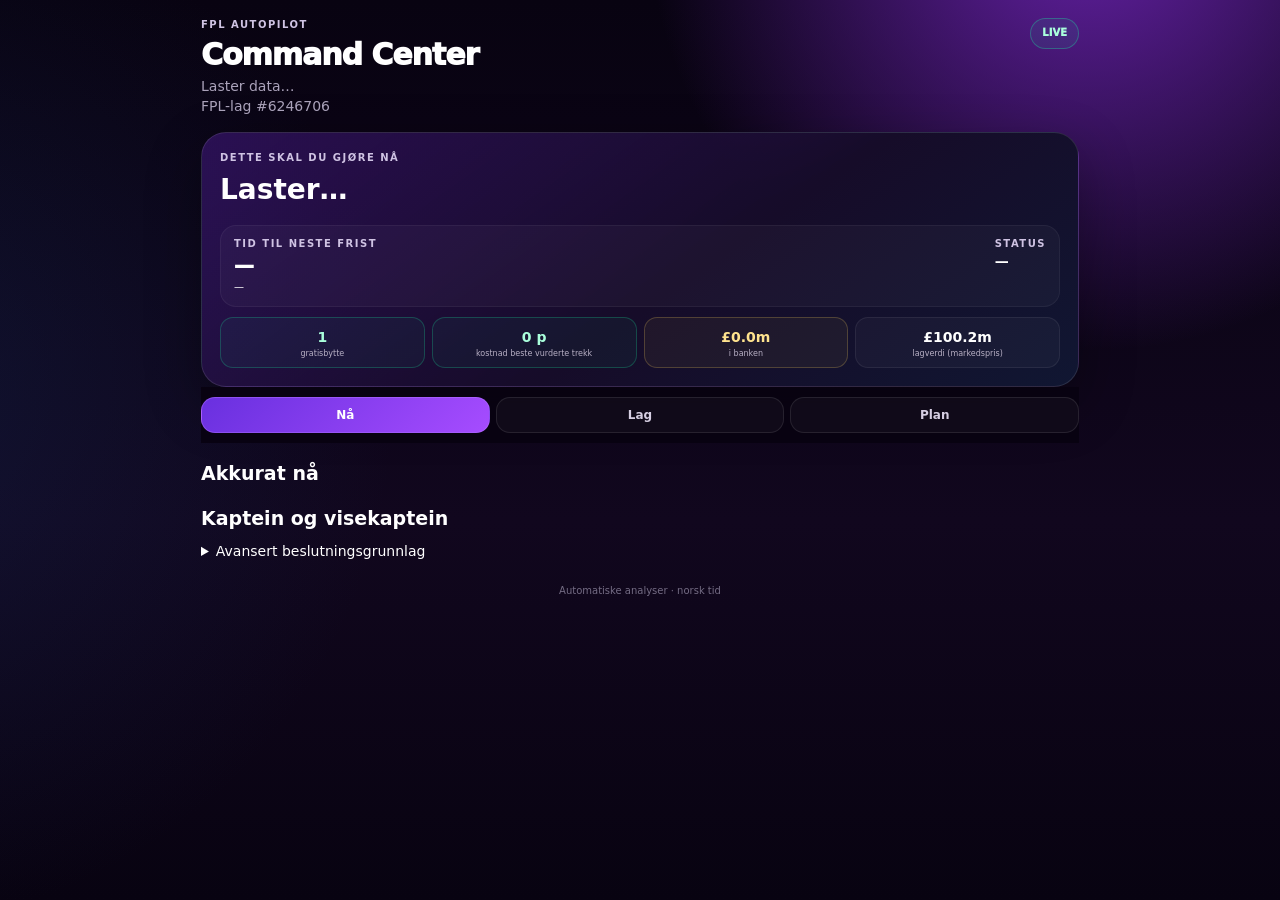
==== commit 09d96789: "Refresh dashboard assets" ====
--- a/index.html
+++ b/index.html
@@ -1 +1 @@
-<!doctype html><html lang="no"><head><meta charset="utf-8"><meta name="viewport" content="width=device-width,initial-scale=1,viewport-fit=cover"><meta name="theme-color" content="#080311"><title>FPL Autopilot</title><link rel="stylesheet" href="ui.css?v=20260901-1600"><link rel="stylesheet" href="team_ui.css?v=20260901-1600"><link rel="stylesheet" href="budget.css?v=20260901-1600"><link rel="stylesheet" href="plan.css?v=20260901-1600"></head><body><main class="app"><header class="head"><div><div class="brand">FPL AUTOPILOT</div><div class="title">Command Center</div><div class="muted" id="meta">Laster data…</div><div class="muted" id="teamId">FPL-lag: —</div></div><div class="live">LIVE</div></header><div id="error" class="error"></div><section class="hero"><div class="eyebrow">Dette skal du gjøre nå</div><h1 id="headline">Laster…</h1><div class="muted" id="summary"></div><div class="heroInfo"><div><div class="eyebrow">Tid til neste frist</div><div class="count" id="countdown">—</div><div class="exact" id="deadlineExact">—</div></div><div><div class="eyebrow">Status</div><b id="snapshot">—</b></div></div><div id="heroBudget" class="budgetStrip"></div></section><nav class="tabs simpleTabs"><button class="tab active" data-tab="decision">Nå</button><button class="tab" data-tab="team">Lag</button><button class="tab" data-tab="plan">Plan</button></nav><section id="decision" class="panel active"><div class="section"><h2>Akkurat nå</h2><div id="decisionBox"></div></div><div class="section captainCompact"><h2>Kaptein</h2><div id="captains" class="captGrid"></div></div></section><section id="team" class="panel"><div id="squadBar" class="squadBar"></div><div id="sourceNote" class="sourceNote"></div><div class="section primaryTeamView"><h2>Anbefalt startellever</h2><div id="after" class="pitch"></div></div><div class="section"><h2>Anbefalt benk</h2><div id="bench" class="bench"></div></div><details class="historyDetails"><summary>Se forrige bekreftede FPL-lag</summary><div class="section"><h2>Forrige startellever</h2><div id="current" class="pitch"></div></div><div class="section"><h2>Forrige benk</h2><div id="currentBench" class="bench"></div></div></details></section><section id="plan" class="panel"><div class="section"><div class="tabExplain"><b>PLAN = neste beste trekk</b><span>Rullerende plan fra troppen du faktisk eier nå. Ikke gjør fremtidige bytter før den aktuelle runden nærmer seg.</span></div><div id="planBudgetSummary"></div></div><div class="section"><h2>Neste runder</h2><div id="future"></div></div></section><section id="moves" class="panel" hidden><div id="transferBudgetSummary"></div><div id="transfers"></div></section><div class="footer">Automatiske analyser · norsk tid</div></main><script src="app.js?v=20260901-1600"></script><script src="budget_ui.js?v=20260901-1600"></script><script src="dashboard_meta_ui.js?v=20260901-1600"></script><script src="timing_ui.js?v=20260901-1600"></script><script src="plan_ui.js?v=20260901-1600"></script><script src="clean_ui.js?v=20260901-1600"></script><script src="current_lineup_ui.js?v=20260901-1600"></script></body></html>
+<!doctype html><html lang="no"><head><meta charset="utf-8"><meta name="viewport" content="width=device-width,initial-scale=1,viewport-fit=cover"><meta name="theme-color" content="#080311"><title>FPL Autopilot</title><link rel="stylesheet" href="ui.css?v=20260901-2350"><link rel="stylesheet" href="team_ui.css?v=20260901-2350"><link rel="stylesheet" href="budget.css?v=20260901-2350"><link rel="stylesheet" href="plan.css?v=20260901-2350"></head><body><main class="app"><header class="head"><div><div class="brand">FPL AUTOPILOT</div><div class="title">Command Center</div><div class="muted" id="meta">Laster data…</div><div class="muted" id="teamId">FPL-lag: —</div></div><div class="live">LIVE</div></header><div id="error" class="error"></div><section class="hero"><div class="eyebrow">Dette skal du gjøre nå</div><h1 id="headline">Laster…</h1><div class="muted" id="summary"></div><div class="heroInfo"><div><div class="eyebrow">Tid til neste frist</div><div class="count" id="countdown">—</div><div class="exact" id="deadlineExact">—</div></div><div><div class="eyebrow">Status</div><b id="snapshot">—</b></div></div><div id="heroBudget" class="budgetStrip"></div></section><nav class="tabs simpleTabs"><button class="tab active" data-tab="decision">Nå</button><button class="tab" data-tab="team">Lag</button><button class="tab" data-tab="plan">Plan</button></nav><section id="decision" class="panel active"><div class="section"><h2>Akkurat nå</h2><div id="decisionBox"></div></div><div class="section captainCompact"><h2>Kaptein</h2><div id="captains" class="captGrid"></div></div></section><section id="team" class="panel"><div id="squadBar" class="squadBar"></div><div id="sourceNote" class="sourceNote"></div><div class="section primaryTeamView"><h2>Anbefalt startellever</h2><div id="after" class="pitch"></div></div><div class="section"><h2>Anbefalt benk</h2><div id="bench" class="bench"></div></div><details class="historyDetails"><summary>Se forrige bekreftede FPL-lag</summary><div class="section"><h2>Forrige startellever</h2><div id="current" class="pitch"></div></div><div class="section"><h2>Forrige benk</h2><div id="currentBench" class="bench"></div></div></details></section><section id="plan" class="panel"><div class="section"><div class="tabExplain"><b>PLAN = neste beste trekk</b><span>Rullerende plan fra troppen du faktisk eier nå. Ikke gjør fremtidige bytter før den aktuelle runden nærmer seg.</span></div><div id="planBudgetSummary"></div></div><div class="section"><h2>Neste runder</h2><div id="future"></div></div></section><section id="moves" class="panel" hidden><div id="transferBudgetSummary"></div><div id="transfers"></div></section><div class="footer">Automatiske analyser · norsk tid</div></main><script src="app.js?v=20260901-2350"></script><script src="budget_ui.js?v=20260901-2350"></script><script src="dashboard_meta_ui.js?v=20260901-2350"></script><script src="timing_ui.js?v=20260901-2350"></script><script src="plan_ui.js?v=20260901-2350"></script><script src="clean_ui.js?v=20260901-2350"></script><script src="current_lineup_ui.js?v=20260901-2350"></script></body></html>
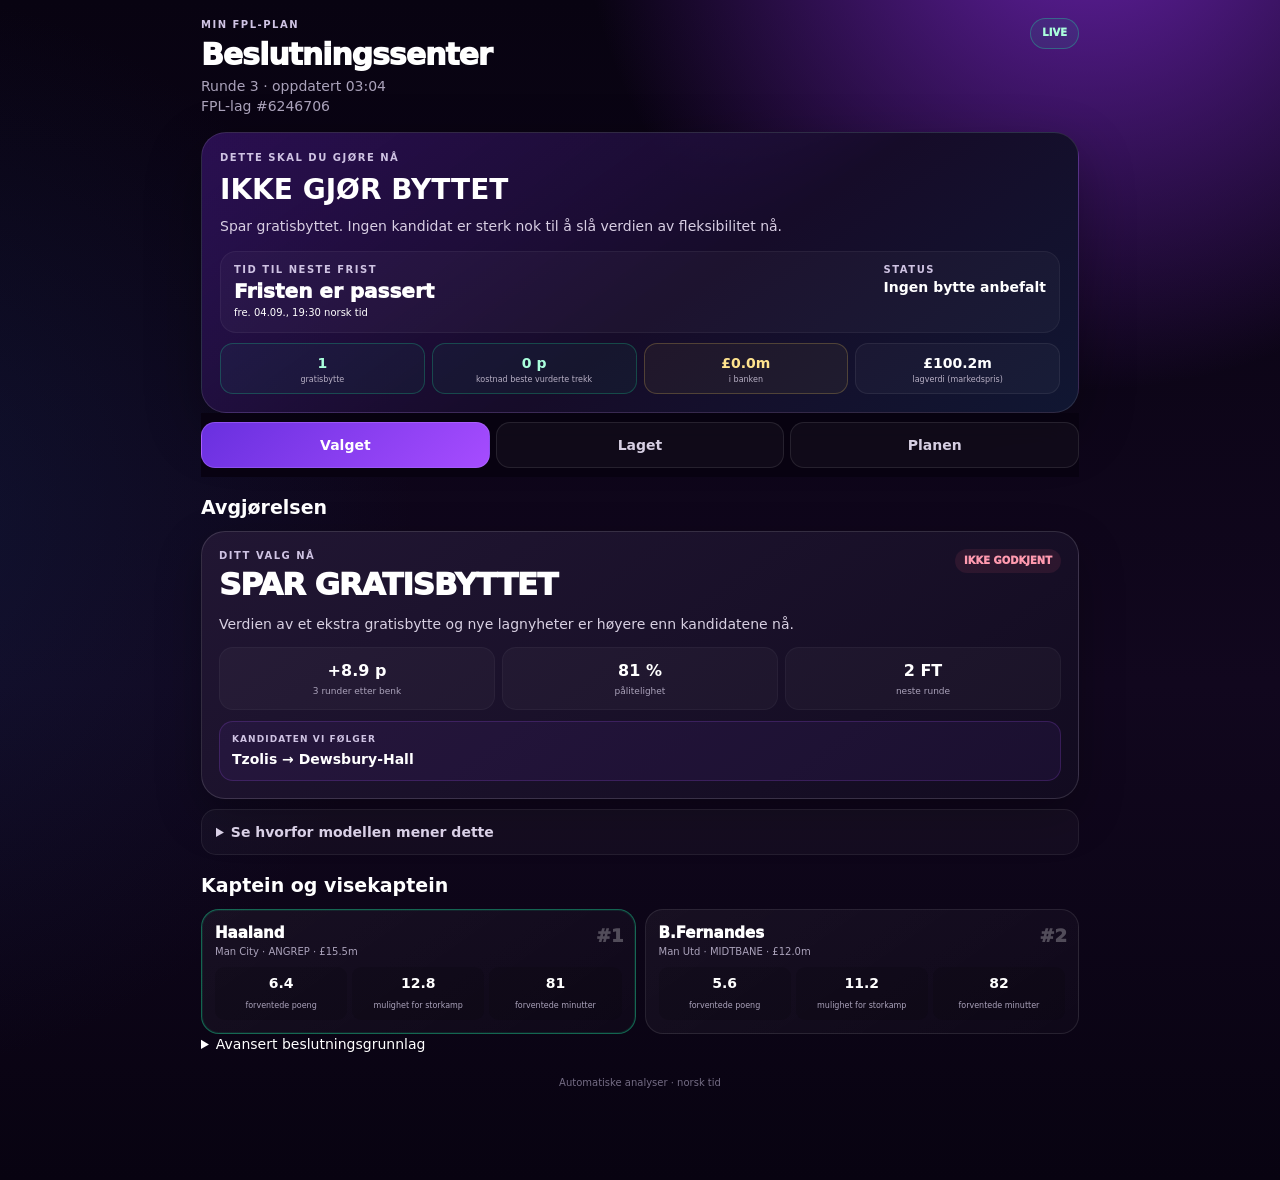
==== commit 708cd2a1: "Simplify mobile FPL decision experience" ====
--- a/index.html
+++ b/index.html
@@ -1 +1,11 @@
-<!doctype html><html lang="no"><head><meta charset="utf-8"><meta name="viewport" content="width=device-width,initial-scale=1,viewport-fit=cover"><meta name="theme-color" content="#080311"><title>FPL Autopilot</title><link rel="stylesheet" href="ui.css?v=20260901-2350"><link rel="stylesheet" href="team_ui.css?v=20260901-2350"><link rel="stylesheet" href="budget.css?v=20260901-2350"><link rel="stylesheet" href="plan.css?v=20260901-2350"></head><body><main class="app"><header class="head"><div><div class="brand">FPL AUTOPILOT</div><div class="title">Command Center</div><div class="muted" id="meta">Laster data…</div><div class="muted" id="teamId">FPL-lag: —</div></div><div class="live">LIVE</div></header><div id="error" class="error"></div><section class="hero"><div class="eyebrow">Dette skal du gjøre nå</div><h1 id="headline">Laster…</h1><div class="muted" id="summary"></div><div class="heroInfo"><div><div class="eyebrow">Tid til neste frist</div><div class="count" id="countdown">—</div><div class="exact" id="deadlineExact">—</div></div><div><div class="eyebrow">Status</div><b id="snapshot">—</b></div></div><div id="heroBudget" class="budgetStrip"></div></section><nav class="tabs simpleTabs"><button class="tab active" data-tab="decision">Nå</button><button class="tab" data-tab="team">Lag</button><button class="tab" data-tab="plan">Plan</button></nav><section id="decision" class="panel active"><div class="section"><h2>Akkurat nå</h2><div id="decisionBox"></div></div><div class="section captainCompact"><h2>Kaptein</h2><div id="captains" class="captGrid"></div></div></section><section id="team" class="panel"><div id="squadBar" class="squadBar"></div><div id="sourceNote" class="sourceNote"></div><div class="section primaryTeamView"><h2>Anbefalt startellever</h2><div id="after" class="pitch"></div></div><div class="section"><h2>Anbefalt benk</h2><div id="bench" class="bench"></div></div><details class="historyDetails"><summary>Se forrige bekreftede FPL-lag</summary><div class="section"><h2>Forrige startellever</h2><div id="current" class="pitch"></div></div><div class="section"><h2>Forrige benk</h2><div id="currentBench" class="bench"></div></div></details></section><section id="plan" class="panel"><div class="section"><div class="tabExplain"><b>PLAN = neste beste trekk</b><span>Rullerende plan fra troppen du faktisk eier nå. Ikke gjør fremtidige bytter før den aktuelle runden nærmer seg.</span></div><div id="planBudgetSummary"></div></div><div class="section"><h2>Neste runder</h2><div id="future"></div></div></section><section id="moves" class="panel" hidden><div id="transferBudgetSummary"></div><div id="transfers"></div></section><div class="footer">Automatiske analyser · norsk tid</div></main><script src="app.js?v=20260901-2350"></script><script src="budget_ui.js?v=20260901-2350"></script><script src="dashboard_meta_ui.js?v=20260901-2350"></script><script src="timing_ui.js?v=20260901-2350"></script><script src="plan_ui.js?v=20260901-2350"></script><script src="clean_ui.js?v=20260901-2350"></script><script src="current_lineup_ui.js?v=20260901-2350"></script></body></html>
+<!doctype html>
+<html lang="no"><head><meta charset="utf-8"><meta name="viewport" content="width=device-width,initial-scale=1,viewport-fit=cover"><meta name="theme-color" content="#080311"><title>Min FPL-plan</title><link rel="stylesheet" href="ui.css?v=20260903-0120"><link rel="stylesheet" href="team_ui.css?v=20260903-0120"><link rel="stylesheet" href="budget.css?v=20260903-0120"><link rel="stylesheet" href="plan.css?v=20260903-0120"><link rel="stylesheet" href="focus.css?v=20260903-0120"></head>
+<body><main class="app">
+<header class="head"><div><div class="brand">MIN FPL-PLAN</div><div class="title">Beslutningssenter</div><div class="muted" id="meta">Laster data…</div><div class="muted" id="teamId">FPL-lag: —</div></div><div class="live">LIVE</div></header><div id="error" class="error"></div>
+<section class="hero"><div class="eyebrow">Dette skal du gjøre nå</div><h1 id="headline">Laster…</h1><div class="muted" id="summary"></div><div class="heroInfo"><div><div class="eyebrow">Tid til neste frist</div><div class="count" id="countdown">—</div><div class="exact" id="deadlineExact">—</div></div><div><div class="eyebrow">Status</div><b id="snapshot">—</b></div></div><div id="heroBudget" class="budgetStrip"></div></section>
+<nav class="tabs simpleTabs"><button class="tab active" data-tab="decision">Valget</button><button class="tab" data-tab="team">Laget</button><button class="tab" data-tab="plan">Planen</button></nav>
+<section id="decision" class="panel active"><div class="section"><h2>Avgjørelsen</h2><div id="decisionBox"></div></div><div class="section captainCompact"><h2>Kaptein</h2><div id="captains" class="captGrid"></div></div></section>
+<section id="team" class="panel"><div id="squadBar" class="squadBar"></div><div id="sourceNote" class="sourceNote"></div><div class="section primaryTeamView"><h2>Anbefalt startellever</h2><div id="after" class="pitch"></div></div><div class="section"><h2>Anbefalt benk</h2><div id="bench" class="bench"></div></div><details class="historyDetails"><summary>Se forrige bekreftede FPL-lag</summary><div class="section"><h2>Forrige startellever</h2><div id="current" class="pitch"></div></div><div class="section"><h2>Forrige benk</h2><div id="currentBench" class="bench"></div></div></details></section>
+<section id="plan" class="panel"><div class="section"><div class="tabExplain"><b>PLAN = neste beste trekk</b><span>Planen følger alltid valget i første fane. Bare et kort merket GJØR NÅ er en handling.</span></div><div id="planBudgetSummary"></div></div><div class="section"><h2>Neste runder</h2><div id="future"></div></div></section>
+<section id="moves" class="panel" hidden><div id="transferBudgetSummary"></div><div id="transfers"></div></section><div class="footer">Automatiske analyser · norsk tid</div></main>
+<script src="app.js?v=20260903-0120"></script><script src="budget_ui.js?v=20260903-0120"></script><script src="dashboard_meta_ui.js?v=20260903-0120"></script><script src="timing_ui.js?v=20260903-0120"></script><script src="plan_ui.js?v=20260903-0120"></script><script src="clean_ui.js?v=20260903-0120"></script><script src="current_lineup_ui.js?v=20260903-0120"></script><script src="decision_focus_ui.js?v=20260903-0120"></script></body></html>
--- a/focus.css
+++ b/focus.css
@@ -0,0 +1 @@
+.decisionFocus{border:1px solid #ffffff22;border-radius:24px;padding:17px;background:linear-gradient(145deg,#211633,#120b20);box-shadow:0 18px 45px #0004}.focusTop{display:flex;justify-content:space-between;gap:12px;align-items:flex-start}.focusWord{font-size:clamp(21px,6vw,31px);font-weight:1000;line-height:1.06;letter-spacing:-.035em;margin-top:5px}.decisionFocus>p{color:#d8d0e2;font-size:14px;margin:13px 0}.focusMetrics{display:grid;grid-template-columns:repeat(3,1fr);gap:7px}.focusMetrics>div{padding:11px 5px;text-align:center;border-radius:14px;background:#ffffff08;border:1px solid #ffffff0a}.focusMetrics b{display:block;font-size:16px}.focusMetrics span{display:block;color:var(--muted);font-size:9px;margin-top:2px}.watchMove{display:flex;flex-direction:column;gap:3px;margin-top:11px;padding:11px 12px;border-radius:14px;background:#8b4cff12;border:1px solid #a855f733}.watchMove span{font-size:9px;text-transform:uppercase;letter-spacing:.12em;color:#cfc3e3;font-weight:900}.watchMove b{font-size:14px}.modelDetails{margin-top:10px}.modelDetails>summary{cursor:pointer;padding:12px 14px;border-radius:15px;background:#ffffff08;border:1px solid #ffffff12;font-weight:850;color:#d9d0e6}.modelDetails[open]>summary{margin-bottom:8px}.simpleTabs{grid-template-columns:repeat(3,1fr);padding:9px 0}.simpleTabs .tab{min-height:46px;font-size:14px}.hero #summary{font-size:14px;line-height:1.5;color:#d8cee3}
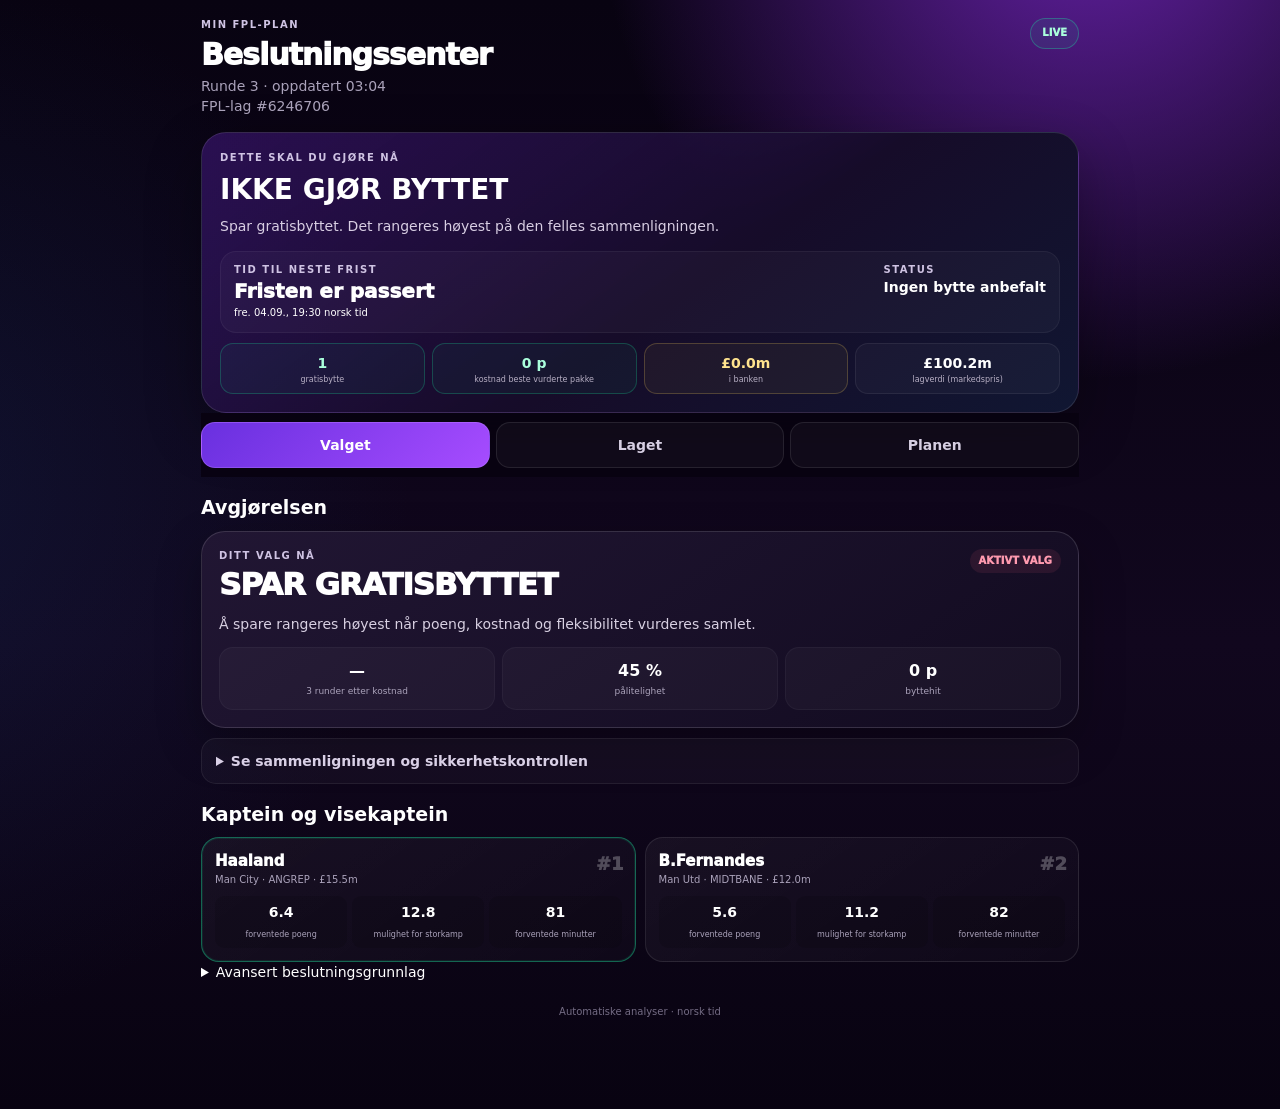
==== commit b1f91464: "Dashbord: aktiver ryddig lagvisning" ====
--- a/index.html
+++ b/index.html
@@ -1,11 +1,11 @@
 <!doctype html>
-<html lang="no"><head><meta charset="utf-8"><meta name="viewport" content="width=device-width,initial-scale=1,viewport-fit=cover"><meta name="theme-color" content="#080311"><title>Min FPL-plan</title><link rel="stylesheet" href="ui.css?v=20260903-0120"><link rel="stylesheet" href="team_ui.css?v=20260903-0120"><link rel="stylesheet" href="budget.css?v=20260903-0120"><link rel="stylesheet" href="plan.css?v=20260903-0120"><link rel="stylesheet" href="focus.css?v=20260903-0120"></head>
+<html lang="no"><head><meta charset="utf-8"><meta name="viewport" content="width=device-width,initial-scale=1,viewport-fit=cover"><meta name="theme-color" content="#080311"><title>Min FPL-plan</title><link rel="stylesheet" href="ui.css?v=20260903-0345"><link rel="stylesheet" href="team_ui.css?v=20260903-0345"><link rel="stylesheet" href="budget.css?v=20260903-0345"><link rel="stylesheet" href="plan.css?v=20260903-0345"><link rel="stylesheet" href="focus.css?v=20260903-0345"><link rel="stylesheet" href="team_compare.css?v=20260903-0345"></head>
 <body><main class="app">
 <header class="head"><div><div class="brand">MIN FPL-PLAN</div><div class="title">Beslutningssenter</div><div class="muted" id="meta">Laster data…</div><div class="muted" id="teamId">FPL-lag: —</div></div><div class="live">LIVE</div></header><div id="error" class="error"></div>
 <section class="hero"><div class="eyebrow">Dette skal du gjøre nå</div><h1 id="headline">Laster…</h1><div class="muted" id="summary"></div><div class="heroInfo"><div><div class="eyebrow">Tid til neste frist</div><div class="count" id="countdown">—</div><div class="exact" id="deadlineExact">—</div></div><div><div class="eyebrow">Status</div><b id="snapshot">—</b></div></div><div id="heroBudget" class="budgetStrip"></div></section>
 <nav class="tabs simpleTabs"><button class="tab active" data-tab="decision">Valget</button><button class="tab" data-tab="team">Laget</button><button class="tab" data-tab="plan">Planen</button></nav>
 <section id="decision" class="panel active"><div class="section"><h2>Avgjørelsen</h2><div id="decisionBox"></div></div><div class="section captainCompact"><h2>Kaptein</h2><div id="captains" class="captGrid"></div></div></section>
-<section id="team" class="panel"><div id="squadBar" class="squadBar"></div><div id="sourceNote" class="sourceNote"></div><div class="section primaryTeamView"><h2>Anbefalt startellever</h2><div id="after" class="pitch"></div></div><div class="section"><h2>Anbefalt benk</h2><div id="bench" class="bench"></div></div><details class="historyDetails"><summary>Se forrige bekreftede FPL-lag</summary><div class="section"><h2>Forrige startellever</h2><div id="current" class="pitch"></div></div><div class="section"><h2>Forrige benk</h2><div id="currentBench" class="bench"></div></div></details></section>
+<section id="team" class="panel"><div id="teamCompare"></div><div id="legacyTeam"><div id="squadBar" class="squadBar"></div><div id="sourceNote" class="sourceNote"></div><div class="section primaryTeamView"><h2>Anbefalt startellever</h2><div id="after" class="pitch"></div></div><div class="section"><h2>Anbefalt benk</h2><div id="bench" class="bench"></div></div><details class="historyDetails"><summary>Se forrige bekreftede FPL-lag</summary><div class="section"><h2>Forrige startellever</h2><div id="current" class="pitch"></div></div><div class="section"><h2>Forrige benk</h2><div id="currentBench" class="bench"></div></div></details></div></section>
 <section id="plan" class="panel"><div class="section"><div class="tabExplain"><b>PLAN = neste beste trekk</b><span>Planen følger alltid valget i første fane. Bare et kort merket GJØR NÅ er en handling.</span></div><div id="planBudgetSummary"></div></div><div class="section"><h2>Neste runder</h2><div id="future"></div></div></section>
 <section id="moves" class="panel" hidden><div id="transferBudgetSummary"></div><div id="transfers"></div></section><div class="footer">Automatiske analyser · norsk tid</div></main>
-<script src="app.js?v=20260903-0120"></script><script src="budget_ui.js?v=20260903-0120"></script><script src="dashboard_meta_ui.js?v=20260903-0120"></script><script src="timing_ui.js?v=20260903-0120"></script><script src="plan_ui.js?v=20260903-0120"></script><script src="clean_ui.js?v=20260903-0120"></script><script src="current_lineup_ui.js?v=20260903-0120"></script><script src="decision_focus_ui.js?v=20260903-0120"></script></body></html>
+<script src="app.js?v=20260903-0345"></script><script src="budget_ui.js?v=20260903-0345"></script><script src="dashboard_meta_ui.js?v=20260903-0345"></script><script src="timing_ui.js?v=20260903-0345"></script><script src="plan_ui.js?v=20260903-0345"></script><script src="clean_ui.js?v=20260903-0345"></script><script src="current_lineup_ui.js?v=20260903-0345"></script><script src="decision_focus_ui.js?v=20260903-0345"></script><script src="team_compare_ui.js?v=20260903-0345"></script></body></html>
--- a/team_compare.css
+++ b/team_compare.css
@@ -0,0 +1,20 @@
+#team.compareReady #legacyTeam{display:none}
+.teamHeader{padding:22px 18px 14px}
+.teamHeader h1{margin:6px 0 8px;font-size:30px;line-height:1.05;letter-spacing:-.04em}
+.teamHeader p,.lineupIntro p{margin:0;color:var(--muted);font-size:14px;line-height:1.45}
+.lineupTabs{position:sticky;top:8px;z-index:8;display:grid;grid-template-columns:repeat(3,1fr);gap:6px;margin:0 8px 16px;padding:6px;border:1px solid #ffffff18;border-radius:18px;background:#0b0614e8;backdrop-filter:blur(14px)}
+.lineupTabs button{min-height:48px;padding:7px 5px;border:0;border-radius:13px;background:transparent;color:#a99fb8;font:800 12px/1.15 inherit;cursor:pointer}
+.lineupTabs button.active{color:#fff;background:linear-gradient(135deg,#7139ff,#aa3cff);box-shadow:0 8px 24px #7b35ff3b}
+.lineupIntro{display:flex;justify-content:space-between;gap:14px;padding:4px 18px 12px}
+.lineupIntro span{font-size:11px;font-weight:850;letter-spacing:.13em;text-transform:uppercase;color:#bcaad3}
+.lineupIntro h2{margin:5px 0 6px;font-size:25px;letter-spacing:-.03em}
+.lineupMeta{display:grid;grid-template-columns:repeat(3,1fr);gap:7px;margin:0 18px 12px}
+.lineupMeta>div{min-width:0;padding:11px 8px;border:1px solid #ffffff12;border-radius:14px;background:#ffffff08;text-align:center}
+.lineupMeta span{display:block;margin-bottom:4px;color:var(--muted);font-size:9px;font-weight:800;letter-spacing:.08em;text-transform:uppercase}
+.lineupMeta b{display:block;overflow:hidden;text-overflow:ellipsis;white-space:nowrap;font-size:14px}
+.teamAction{display:grid;grid-template-columns:minmax(0,1fr) auto minmax(0,1fr) auto;align-items:center;gap:8px;margin:0 18px 12px;padding:12px;border:1px solid #8c55ff4d;border-radius:16px;background:linear-gradient(135deg,#6131be29,#09dca014)}
+.teamAction>div{min-width:0}.teamAction span{display:block;color:#bdaed0;font-size:9px;font-weight:900;letter-spacing:.14em}.teamAction b{display:block;margin-top:3px;font-size:12px;line-height:1.2}.teamAction i{color:#b997ff;font-style:normal}.teamAction em{padding:6px 7px;border-radius:9px;background:#ffffff0d;color:#ffd767;font:800 11px inherit;white-space:nowrap}.teamAction.bank{display:flex;justify-content:space-between}.teamAction.bank span{font-size:11px;letter-spacing:0;text-transform:none}
+.lineupPitch.section{padding-top:0}.lineupPitch .pitch{margin-top:0}
+.benchLabel{display:flex;justify-content:space-between;align-items:end;padding:0 18px 9px}.benchLabel b{font-size:16px}.benchLabel span{color:var(--muted);font-size:10px}
+#teamCompare>.lineupStage>.bench{margin:0 18px 22px}
+@media(max-width:390px){.teamHeader h1{font-size:27px}.lineupTabs button{font-size:10.5px}.lineupMeta{margin-left:12px;margin-right:12px}.teamAction{margin-left:12px;margin-right:12px}.lineupIntro{padding-left:12px;padding-right:12px}}
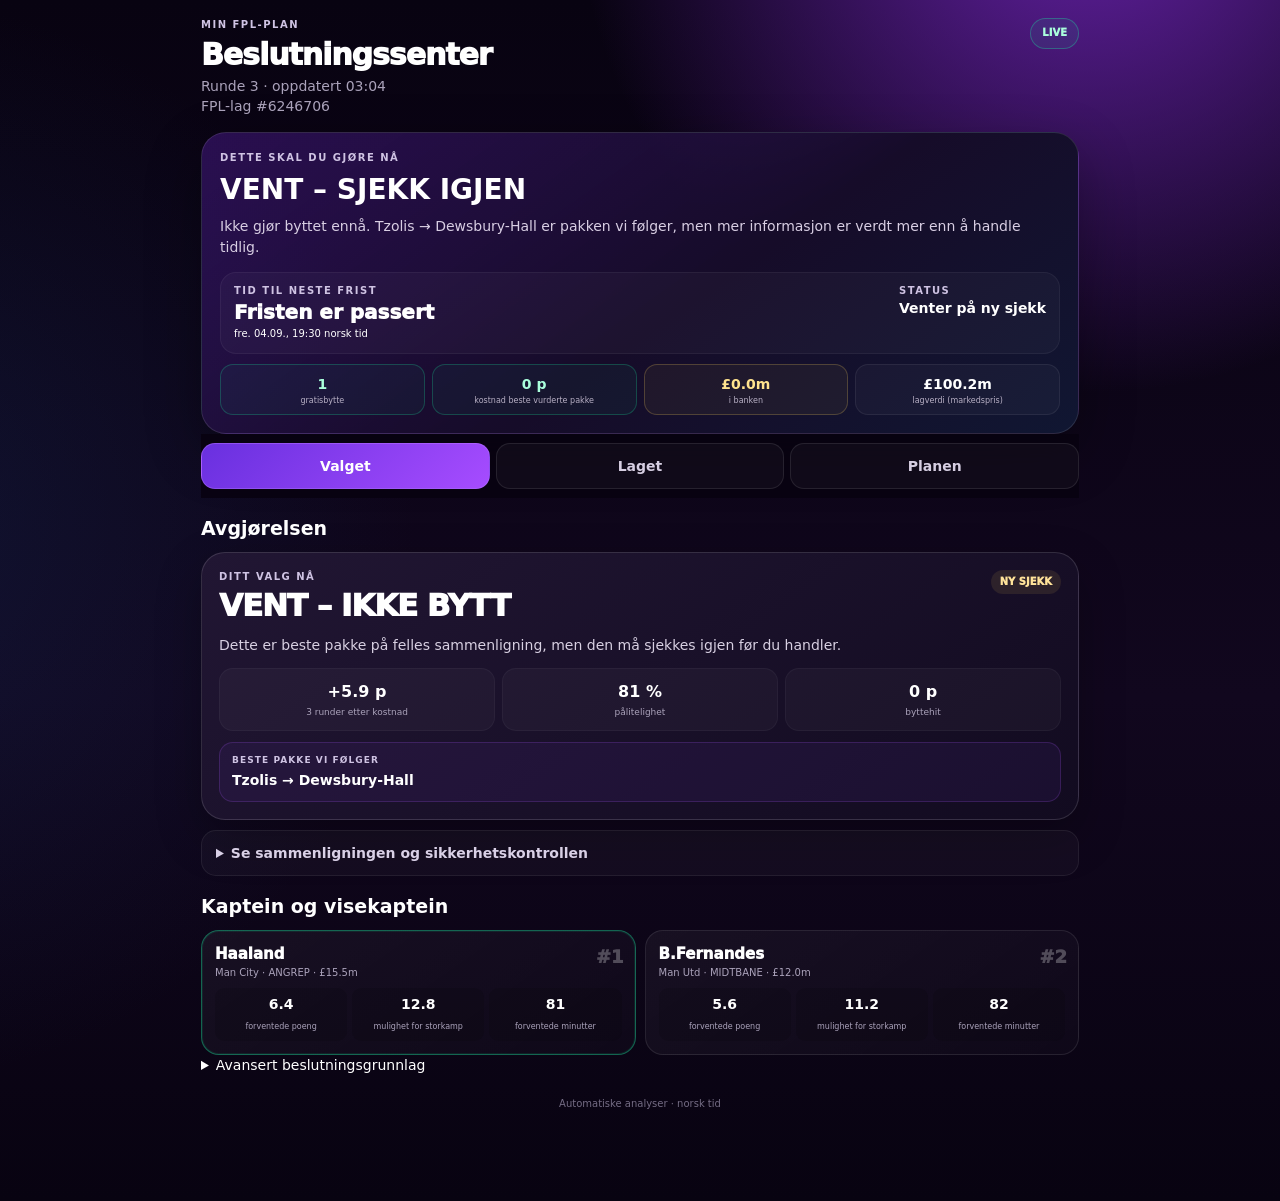
==== commit 5f0aa0b4: "Dashbord: oppdater lagvisningens cache" ====
--- a/index.html
+++ b/index.html
@@ -8,4 +8,4 @@
 <section id="team" class="panel"><div id="teamCompare"></div><div id="legacyTeam"><div id="squadBar" class="squadBar"></div><div id="sourceNote" class="sourceNote"></div><div class="section primaryTeamView"><h2>Anbefalt startellever</h2><div id="after" class="pitch"></div></div><div class="section"><h2>Anbefalt benk</h2><div id="bench" class="bench"></div></div><details class="historyDetails"><summary>Se forrige bekreftede FPL-lag</summary><div class="section"><h2>Forrige startellever</h2><div id="current" class="pitch"></div></div><div class="section"><h2>Forrige benk</h2><div id="currentBench" class="bench"></div></div></details></div></section>
 <section id="plan" class="panel"><div class="section"><div class="tabExplain"><b>PLAN = neste beste trekk</b><span>Planen følger alltid valget i første fane. Bare et kort merket GJØR NÅ er en handling.</span></div><div id="planBudgetSummary"></div></div><div class="section"><h2>Neste runder</h2><div id="future"></div></div></section>
 <section id="moves" class="panel" hidden><div id="transferBudgetSummary"></div><div id="transfers"></div></section><div class="footer">Automatiske analyser · norsk tid</div></main>
-<script src="app.js?v=20260903-0345"></script><script src="budget_ui.js?v=20260903-0345"></script><script src="dashboard_meta_ui.js?v=20260903-0345"></script><script src="timing_ui.js?v=20260903-0345"></script><script src="plan_ui.js?v=20260903-0345"></script><script src="clean_ui.js?v=20260903-0345"></script><script src="current_lineup_ui.js?v=20260903-0345"></script><script src="decision_focus_ui.js?v=20260903-0345"></script><script src="team_compare_ui.js?v=20260903-0345"></script></body></html>
+<script src="app.js?v=20260903-0345"></script><script src="budget_ui.js?v=20260903-0345"></script><script src="dashboard_meta_ui.js?v=20260903-0345"></script><script src="timing_ui.js?v=20260903-0345"></script><script src="plan_ui.js?v=20260903-0345"></script><script src="clean_ui.js?v=20260903-0345"></script><script src="current_lineup_ui.js?v=20260903-0345"></script><script src="decision_focus_ui.js?v=20260903-0345"></script><script src="team_compare_ui.js?v=20260903-0350"></script></body></html>
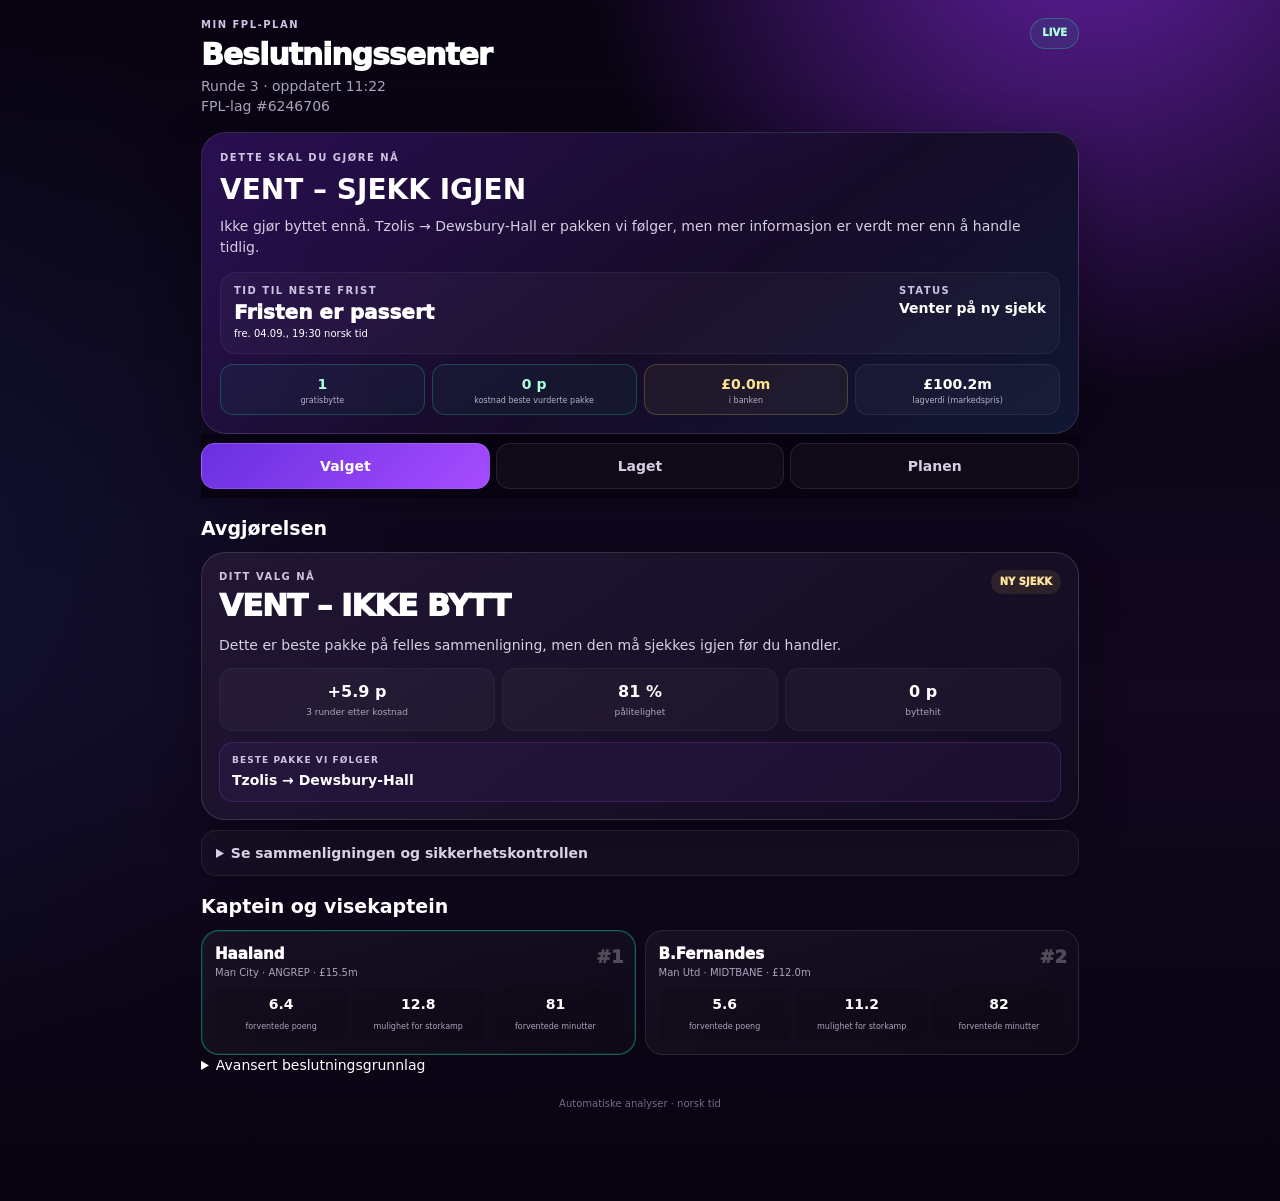
==== commit 497bc146: "Clarify confirmed score and deploy final decisions atomically" ====
--- a/index.html
+++ b/index.html
@@ -8,4 +8,4 @@
 <section id="team" class="panel"><div id="teamCompare"></div><div id="legacyTeam"><div id="squadBar" class="squadBar"></div><div id="sourceNote" class="sourceNote"></div><div class="section primaryTeamView"><h2>Anbefalt startellever</h2><div id="after" class="pitch"></div></div><div class="section"><h2>Anbefalt benk</h2><div id="bench" class="bench"></div></div><details class="historyDetails"><summary>Se forrige bekreftede FPL-lag</summary><div class="section"><h2>Forrige startellever</h2><div id="current" class="pitch"></div></div><div class="section"><h2>Forrige benk</h2><div id="currentBench" class="bench"></div></div></details></div></section>
 <section id="plan" class="panel"><div class="section"><div class="tabExplain"><b>PLAN = neste beste trekk</b><span>Planen følger alltid valget i første fane. Bare et kort merket GJØR NÅ er en handling.</span></div><div id="planBudgetSummary"></div></div><div class="section"><h2>Neste runder</h2><div id="future"></div></div></section>
 <section id="moves" class="panel" hidden><div id="transferBudgetSummary"></div><div id="transfers"></div></section><div class="footer">Automatiske analyser · norsk tid</div></main>
-<script src="app.js?v=20260903-0345"></script><script src="budget_ui.js?v=20260903-0345"></script><script src="dashboard_meta_ui.js?v=20260903-0345"></script><script src="timing_ui.js?v=20260903-0345"></script><script src="plan_ui.js?v=20260903-0345"></script><script src="clean_ui.js?v=20260903-0345"></script><script src="current_lineup_ui.js?v=20260903-0345"></script><script src="decision_focus_ui.js?v=20260903-0345"></script><script src="team_compare_ui.js?v=20260903-0350"></script></body></html>
+<script src="app.js?v=20260903-0345"></script><script src="budget_ui.js?v=20260903-0345"></script><script src="dashboard_meta_ui.js?v=20260903-0345"></script><script src="timing_ui.js?v=20260903-0345"></script><script src="plan_ui.js?v=20260903-0345"></script><script src="clean_ui.js?v=20260903-0345"></script><script src="current_lineup_ui.js?v=20260903-0345"></script><script src="decision_focus_ui.js?v=20260903-0345"></script><script src="team_compare_ui.js?v=20260903-0515"></script></body></html>
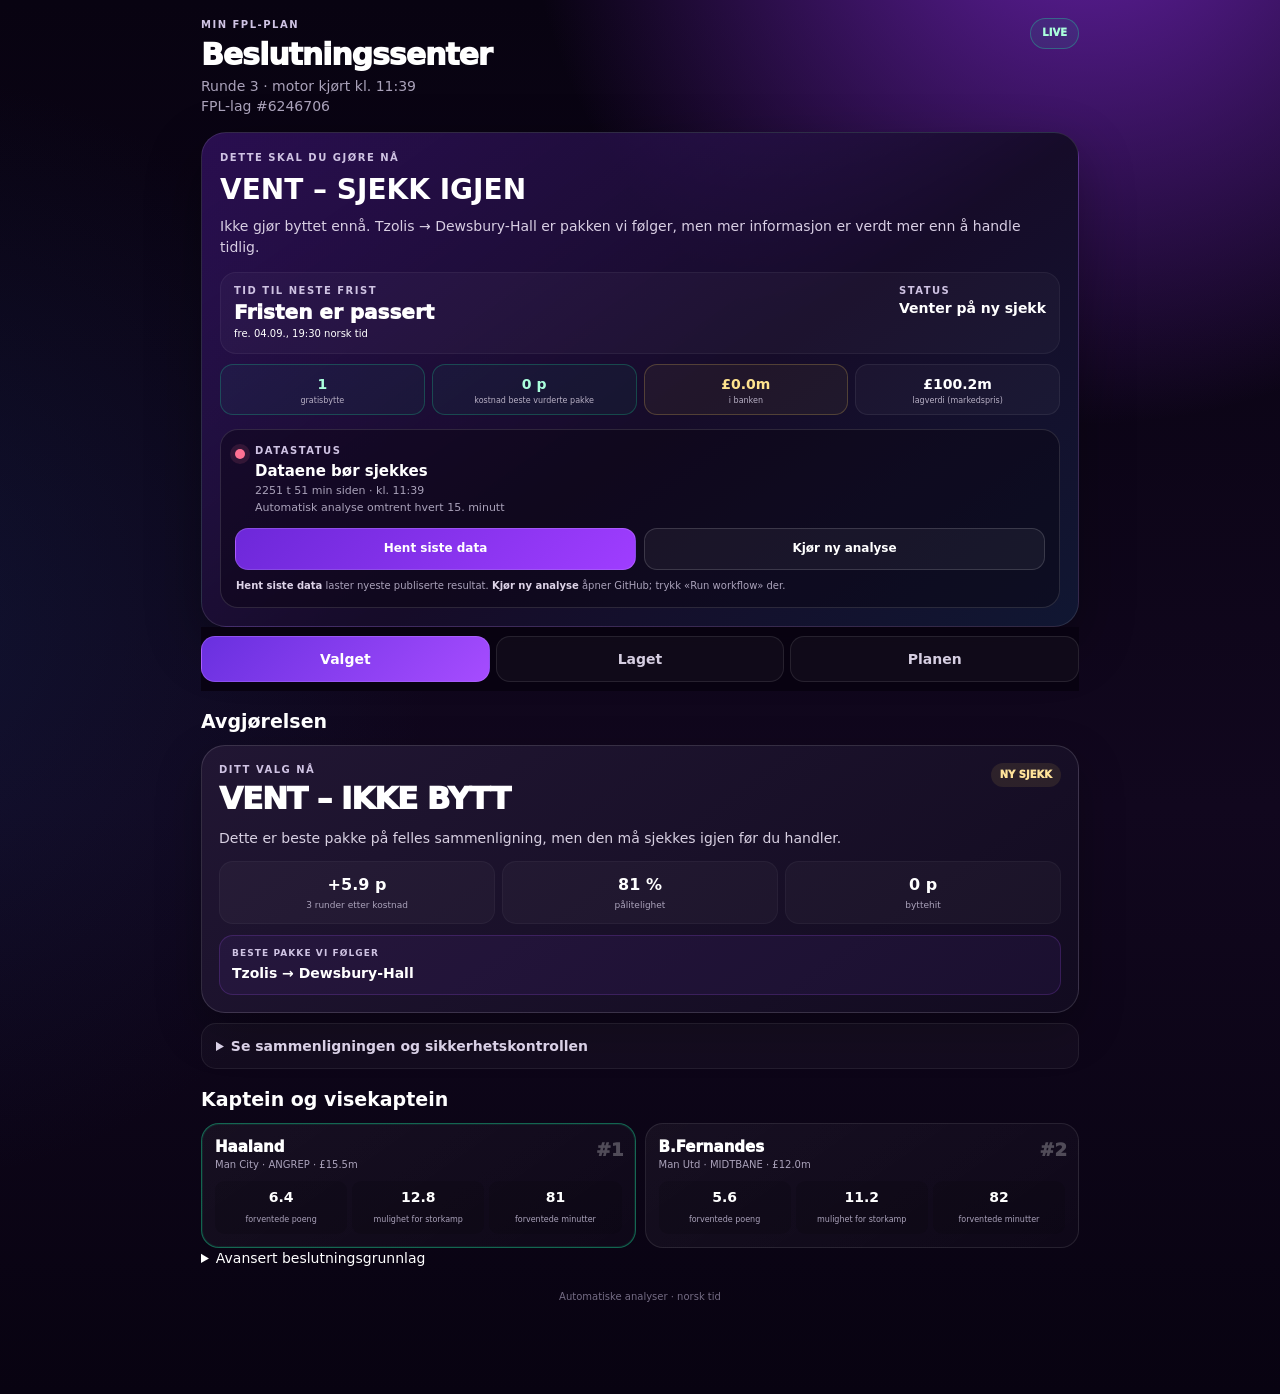
==== commit ac9def27: "Add clear data freshness and manual refresh controls" ====
--- a/index.html
+++ b/index.html
@@ -1,5 +1,5 @@
 <!doctype html>
-<html lang="no"><head><meta charset="utf-8"><meta name="viewport" content="width=device-width,initial-scale=1,viewport-fit=cover"><meta name="theme-color" content="#080311"><title>Min FPL-plan</title><link rel="stylesheet" href="ui.css?v=20260903-0345"><link rel="stylesheet" href="team_ui.css?v=20260903-0345"><link rel="stylesheet" href="budget.css?v=20260903-0345"><link rel="stylesheet" href="plan.css?v=20260903-0345"><link rel="stylesheet" href="focus.css?v=20260903-0345"><link rel="stylesheet" href="team_compare.css?v=20260903-0345"></head>
+<html lang="no"><head><meta charset="utf-8"><meta name="viewport" content="width=device-width,initial-scale=1,viewport-fit=cover"><meta name="theme-color" content="#080311"><title>Min FPL-plan</title><link rel="stylesheet" href="ui.css?v=20260903-0345"><link rel="stylesheet" href="team_ui.css?v=20260903-0345"><link rel="stylesheet" href="budget.css?v=20260903-0345"><link rel="stylesheet" href="plan.css?v=20260903-0345"><link rel="stylesheet" href="focus.css?v=20260903-0345"><link rel="stylesheet" href="team_compare.css?v=20260903-0345"><link rel="stylesheet" href="freshness.css?v=20260903-1145"></head>
 <body><main class="app">
 <header class="head"><div><div class="brand">MIN FPL-PLAN</div><div class="title">Beslutningssenter</div><div class="muted" id="meta">Laster data…</div><div class="muted" id="teamId">FPL-lag: —</div></div><div class="live">LIVE</div></header><div id="error" class="error"></div>
 <section class="hero"><div class="eyebrow">Dette skal du gjøre nå</div><h1 id="headline">Laster…</h1><div class="muted" id="summary"></div><div class="heroInfo"><div><div class="eyebrow">Tid til neste frist</div><div class="count" id="countdown">—</div><div class="exact" id="deadlineExact">—</div></div><div><div class="eyebrow">Status</div><b id="snapshot">—</b></div></div><div id="heroBudget" class="budgetStrip"></div></section>
@@ -8,4 +8,4 @@
 <section id="team" class="panel"><div id="teamCompare"></div><div id="legacyTeam"><div id="squadBar" class="squadBar"></div><div id="sourceNote" class="sourceNote"></div><div class="section primaryTeamView"><h2>Anbefalt startellever</h2><div id="after" class="pitch"></div></div><div class="section"><h2>Anbefalt benk</h2><div id="bench" class="bench"></div></div><details class="historyDetails"><summary>Se forrige bekreftede FPL-lag</summary><div class="section"><h2>Forrige startellever</h2><div id="current" class="pitch"></div></div><div class="section"><h2>Forrige benk</h2><div id="currentBench" class="bench"></div></div></details></div></section>
 <section id="plan" class="panel"><div class="section"><div class="tabExplain"><b>PLAN = neste beste trekk</b><span>Planen følger alltid valget i første fane. Bare et kort merket GJØR NÅ er en handling.</span></div><div id="planBudgetSummary"></div></div><div class="section"><h2>Neste runder</h2><div id="future"></div></div></section>
 <section id="moves" class="panel" hidden><div id="transferBudgetSummary"></div><div id="transfers"></div></section><div class="footer">Automatiske analyser · norsk tid</div></main>
-<script src="app.js?v=20260903-0345"></script><script src="budget_ui.js?v=20260903-0345"></script><script src="dashboard_meta_ui.js?v=20260903-0345"></script><script src="timing_ui.js?v=20260903-0345"></script><script src="plan_ui.js?v=20260903-0345"></script><script src="clean_ui.js?v=20260903-0345"></script><script src="current_lineup_ui.js?v=20260903-0345"></script><script src="decision_focus_ui.js?v=20260903-0345"></script><script src="team_compare_ui.js?v=20260903-0515"></script></body></html>
+<script src="app.js?v=20260903-1145"></script><script src="budget_ui.js?v=20260903-0345"></script><script src="dashboard_meta_ui.js?v=20260903-0345"></script><script src="timing_ui.js?v=20260903-0345"></script><script src="plan_ui.js?v=20260903-0345"></script><script src="clean_ui.js?v=20260903-0345"></script><script src="current_lineup_ui.js?v=20260903-0345"></script><script src="decision_focus_ui.js?v=20260903-0345"></script><script src="team_compare_ui.js?v=20260903-0515"></script><script src="freshness_ui.js?v=20260903-1145"></script></body></html>
--- a/freshness.css
+++ b/freshness.css
@@ -0,0 +1,2 @@
+.freshnessCard{margin-top:14px;padding:14px;border:1px solid #ffffff1f;border-radius:18px;background:#08030d66}.freshnessMain{display:flex;gap:10px;align-items:flex-start}.freshnessMain>div{display:flex;flex-direction:column;gap:2px}.freshnessMain b{font-size:15px}.freshnessMain small{color:var(--muted);font-size:11px;line-height:1.35}.freshnessDot{width:10px;height:10px;border-radius:50%;margin-top:5px;background:#45e6a1;box-shadow:0 0 0 5px #45e61f1f}.freshnessCard[data-state="aging"] .freshnessDot{background:#ffd166;box-shadow:0 0 0 5px #ffd16620}.freshnessCard[data-state="stale"] .freshnessDot,.freshnessCard[data-state="unknown"] .freshnessDot{background:#ff7193;box-shadow:0 0 0 5px #ff719320}.freshnessActions{display:grid;grid-template-columns:1fr 1fr;gap:8px;margin-top:12px}.freshnessActions button,.freshnessActions a{min-height:42px;border-radius:13px;border:1px solid #ffffff26;display:flex;align-items:center;justify-content:center;padding:8px 10px;font:inherit;font-size:12px;font-weight:900;text-align:center;text-decoration:none;color:#fff;background:#ffffff0c}.freshnessActions button{background:linear-gradient(135deg,#6d28d9,#9f3dff);cursor:pointer}.freshnessCard>p{margin:9px 1px 0;color:var(--muted);font-size:10px;line-height:1.4}.freshnessCard>p b{color:#ded4e8}
+@media(max-width:390px){.freshnessActions{grid-template-columns:1fr}.freshnessActions button,.freshnessActions a{min-height:39px}}
